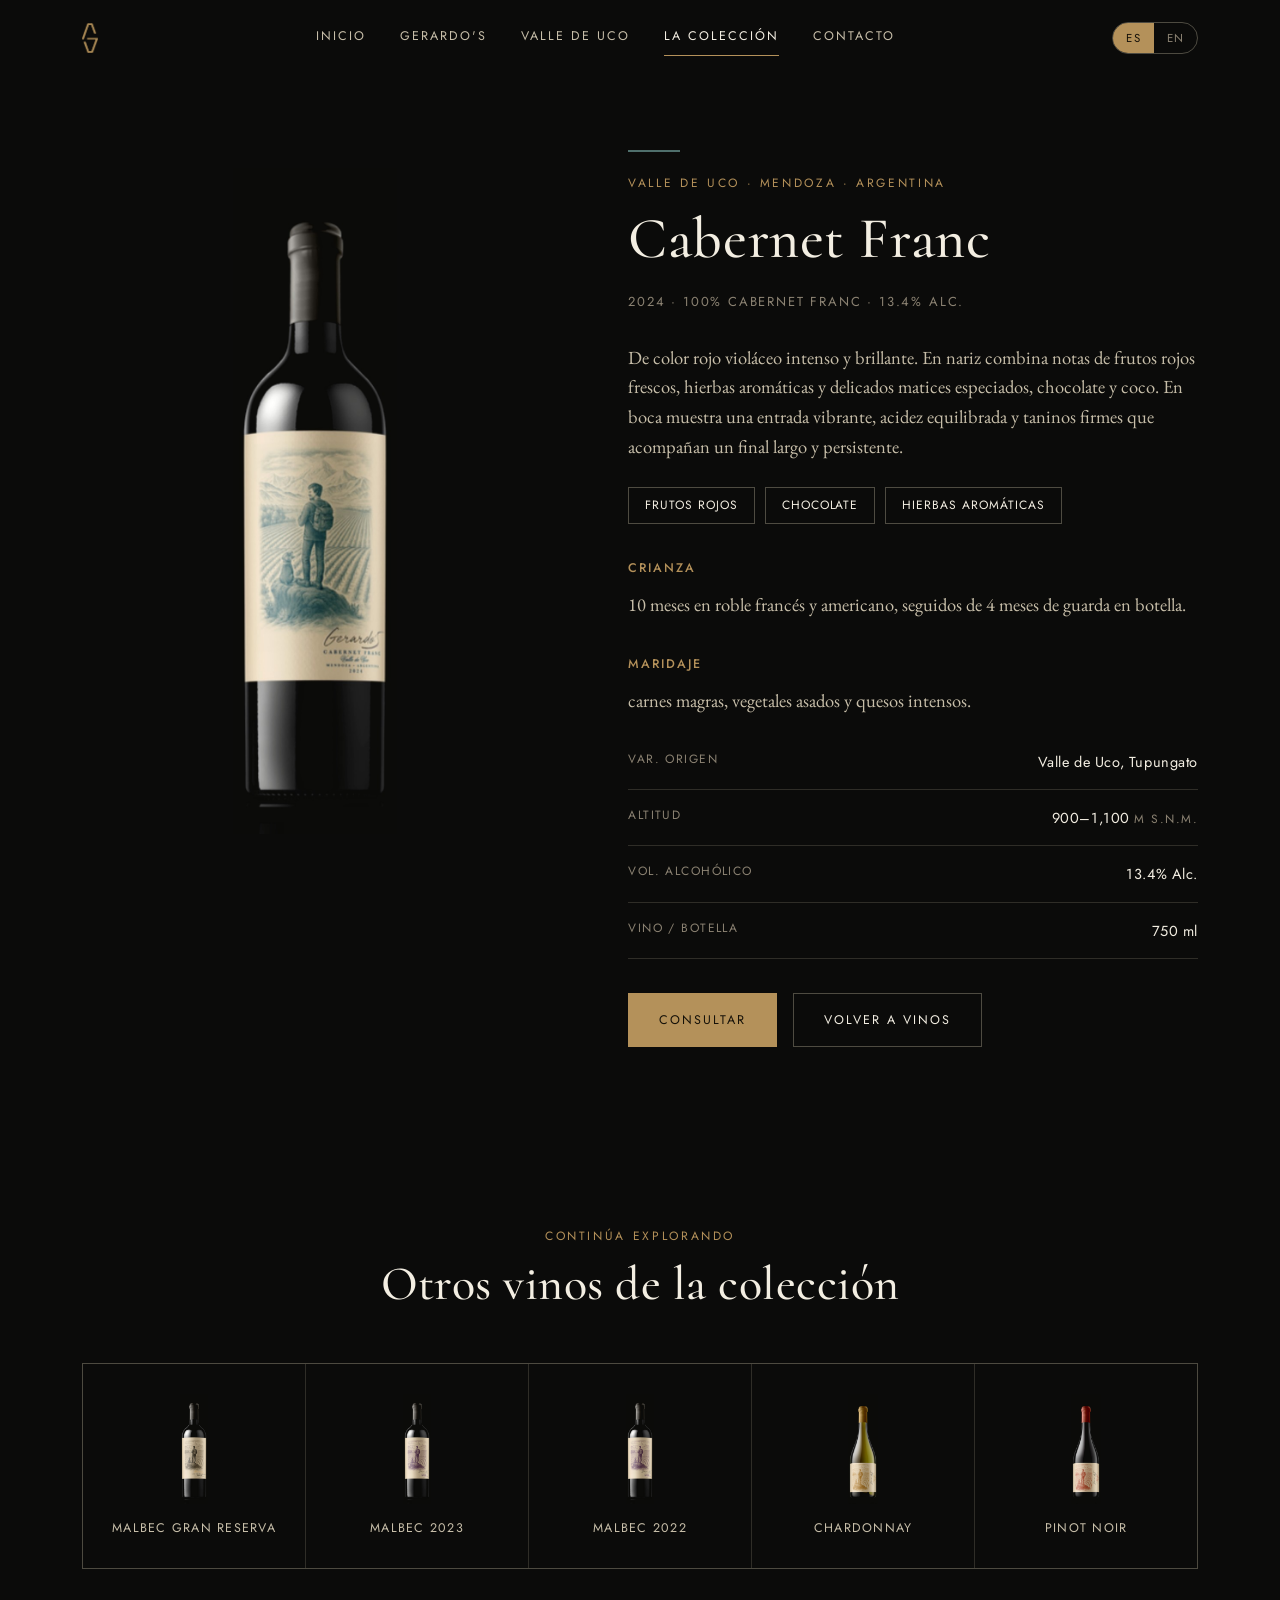
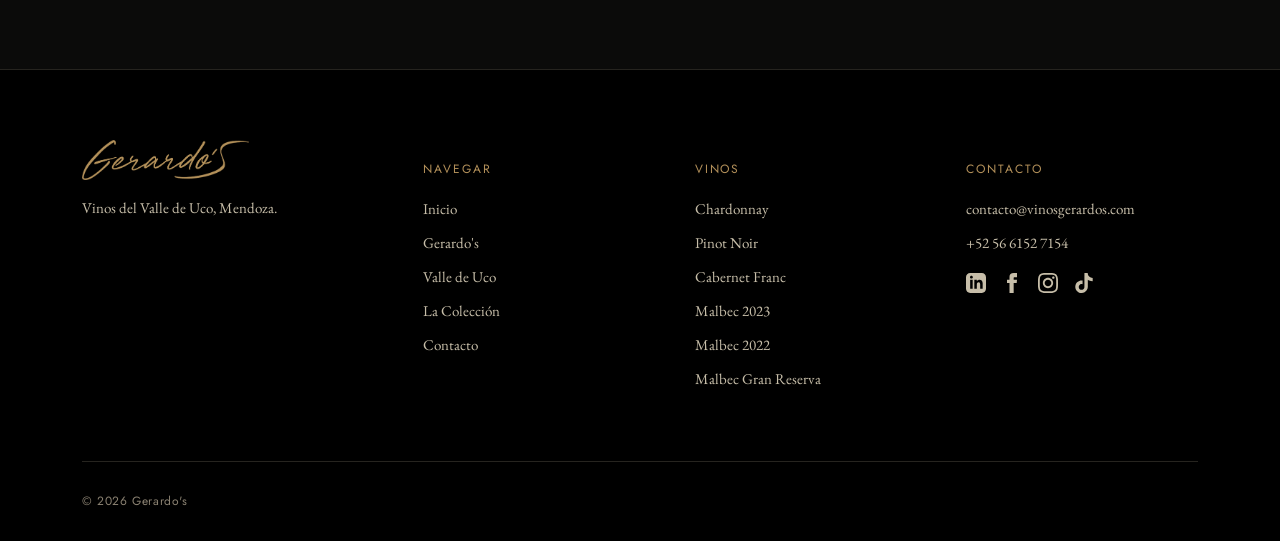
==== cabernet-franc.html @ f606fdc7 "redes sociales" ====
﻿<!DOCTYPE html>
<html lang="es" data-lang="es">
<head>
<meta charset="UTF-8">
<meta name="viewport" content="width=device-width, initial-scale=1.0">
<title data-title-es="Cabernet Franc — Gerardo's" data-title-en="Cabernet Franc — Gerardo's">Cabernet Franc — Gerardo's</title>
<meta name="description" content="Cabernet Franc 2024, Gerardo's — Valle de Uco, Mendoza, Argentina.">
<link rel="stylesheet" href="assets/css/style.css">
</head>
<body>

<header class="site-header">
  <div class="container">
    <a href="index.html" class="brand">
      <img src="assets/img/logo_mark_gold.png" alt="Gerardo's" class="brand-mark">
    </a>
    <nav class="primary">
      <a href="index.html" data-es>Inicio</a><a href="index.html" data-en>Home</a>
      <a href="historia.html" data-es>Gerardo's</a><a href="historia.html" data-en>Gerardo's</a>
      <a href="index.html#valle-de-uco" data-es>Valle de Uco</a><a href="index.html#valle-de-uco" data-en>Uco Valley</a>
      <a href="vinos.html" class="active" data-es>La Colecci&oacute;n</a><a href="vinos.html" class="active" data-en>The Collection</a>
      <a href="contacto.html" data-es>Contacto</a><a href="contacto.html" data-en>Contact</a>
    </nav>
    <div class="nav-right">
      <div class="lang-toggle">
        <button data-set="es">ES</button>
        <button data-set="en">EN</button>
      </div>
      <button class="menu-toggle" aria-label="Menu">&#9776;</button>
    </div>
  </div>
</header>

<section class="section-pad-sm" style="padding-top:150px;">
  <div class="container">
    <div class="wine-detail">
      <figure class="bottle-figure reveal">
        <img src="assets/img/bottle_cabfranc.jpg" alt="Cabernet Franc 2024">
      </figure>
      <div class="reveal">
        <div class="wd-accent" style="background:var(--cabfranc);"></div>
        <div class="eyebrow">Valle de Uco &middot; Mendoza &middot; Argentina</div>
        <h1>Cabernet Franc</h1>
        <div class="subtitle">2024 &middot; 100% Cabernet Franc &middot; 13.4% Alc.</div>

        <p class="desc" data-es>De color rojo violáceo intenso y brillante. En nariz combina notas de frutos rojos frescos, hierbas aromáticas y delicados matices especiados, chocolate y coco. En boca muestra una entrada vibrante, acidez equilibrada y taninos firmes que acompañan un final largo y persistente.</p>
        <p class="desc" data-en>Deep, brilliant violet-red in color. The nose combines fresh red fruit with aromatic herbs, subtle spice, chocolate, and coconut. On the palate, it is vibrant and balanced, with fresh acidity, firm tannins, and a long, persistent finish.</p>

        <div class="tasting-chips">
          <span data-es>Frutos Rojos</span><span data-en>Red Fruits</span>
          <span data-es>Chocolate</span><span data-en>Chocolate</span>
          <span data-es>Hierbas Aromáticas</span><span data-en>Aromatic Herbs</span>
        </div>

        <h4 class="block-label" data-es>Crianza</h4>
        <h4 class="block-label" data-en>Aging</h4>
        <p class="desc" data-es>10 meses en roble franc&eacute;s y americano, seguidos de 4 meses de guarda en botella.</p>
        <p class="desc" data-en>10 months in French and American oak, followed by 4 months in bottle.</p>

        <h4 class="block-label" data-es>Maridaje</h4>
        <h4 class="block-label" data-en>Pairing</h4>
        <p class="desc" data-es>carnes magras, vegetales asados y quesos intensos.</p>
        <p class="desc" data-en>lean meats, roasted vegetables, and bold cheeses.</p>

        <div class="spec-row"><span data-es>Var. Origen</span><span data-en>Origin</span><span>Valle de Uco, Tupungato</span></div>
        <div class="spec-row"><span data-es>Altitud</span><span data-en>Altitude</span><span>900&ndash;1,100 <span data-es>m s.n.m.</span><span data-en>m a.s.l.</span></span></div>
        <div class="spec-row"><span data-es>Vol. Alcoh&oacute;lico</span><span data-en>Alcohol</span><span>13.4% Alc.</span></div>
        <div class="spec-row"><span data-es>Vino / Botella</span><span data-en>Format</span><span>750 ml</span></div>

        <div class="wd-actions">
          <a href="pedido.html" class="btn btn-gold"><span data-es>Consultar</span><span data-en>Inquire</span></a>
          <a href="vinos.html" class="btn"><span data-es>Volver a Vinos</span><span data-en>Back to Wines</span></a>
        </div>
      </div>
    </div>
  </div>
</section>

<section class="other-wines">
  <div class="container">
    <div class="section-head reveal" style="margin-bottom:40px;">
      <div class="eyebrow" data-es>Contin&uacute;a explorando</div>
      <div class="eyebrow" data-en>Keep exploring</div>
      <h2 data-es>Otros vinos de la colecci&oacute;n</h2>
      <h2 data-en>Discover other wines in the collection</h2>
    </div>
    <div class="strip reveal">
      <a href="malbec-gran-reserva.html"><img src="assets/img/bottle_granreserva.jpg" alt="Malbec Gran Reserva">Malbec Gran Reserva</a>
      <a href="malbec.html"><img src="assets/img/bottle_malbec.jpg" alt="Malbec 2023">Malbec 2023</a>
      <a href="malbec-2022.html"><img src="assets/img/bottle_malbec.jpg" alt="Malbec 2022">Malbec 2022</a>
      <a href="chardonnay.html"><img src="assets/img/bottle_chardonnay.jpg" alt="Chardonnay">Chardonnay</a>
      <a href="pinot-noir.html"><img src="assets/img/bottle_pinot.jpg" alt="Pinot Noir">Pinot Noir</a>
    </div>
  </div>
</section>

<footer>
  <div class="container">
    <div class="footer-grid">
      <div>
        <div class="footer-brand"><img src="assets/img/logo_wordmark_gold.png" alt="Gerardo's"></div>
        <p data-es>Vinos del Valle de Uco, Mendoza.</p>
        <p data-en>Wines from the Uco Valley, Mendoza.</p>
      </div>
      <div>
        <h5 data-es>Navegar</h5><h5 data-en>Navigate</h5>
        <a href="index.html" data-es>Inicio</a><a href="index.html" data-en>Home</a>
        <a href="historia.html" data-es>Gerardo's</a><a href="historia.html" data-en>Gerardo's</a>
        <a href="index.html#valle-de-uco" data-es>Valle de Uco</a><a href="index.html#valle-de-uco" data-en>Uco Valley</a>
        <a href="vinos.html" data-es>La Colecci&oacute;n</a><a href="vinos.html" data-en>The Collection</a>
        <a href="contacto.html" data-es>Contacto</a><a href="contacto.html" data-en>Contact</a>
      </div>
      <div>
        <h5 data-es>Vinos</h5><h5 data-en>Wines</h5>
        <a href="chardonnay.html">Chardonnay</a>
        <a href="pinot-noir.html">Pinot Noir</a>
        <a href="cabernet-franc.html">Cabernet Franc</a>
        <a href="malbec.html">Malbec 2023</a>
        <a href="malbec-2022.html">Malbec 2022</a>
        <a href="malbec-gran-reserva.html">Malbec Gran Reserva</a>
      </div>
      <div>
        <h5 data-es>Contacto</h5><h5 data-en>Contact</h5>
        <a href="mailto:contacto@vinosgerardos.com">contacto@vinosgerardos.com</a>
        <a href="tel:+525661527154">+52 56 6152 7154</a>
        <div class="social-icons">
          <a href="https://www.linkedin.com/in/vinos-gerardos/" target="_blank" aria-label="LinkedIn"><svg xmlns="http://www.w3.org/2000/svg" width="20" height="20" viewBox="0 0 24 24" fill="currentColor"><path d="M19 0h-14c-2.761 0-5 2.239-5 5v14c0 2.761 2.239 5 5 5h14c2.762 0 5-2.239 5-5v-14c0-2.761-2.238-5-5-5zm-11 19h-3v-11h3v11zm-1.5-12.268c-.966 0-1.75-.79-1.75-1.764s.784-1.764 1.75-1.764 1.75.79 1.75 1.764-.783 1.764-1.75 1.764zm13.5 12.268h-3v-5.604c0-3.368-4-3.113-4 0v5.604h-3v-11h3v1.765c1.396-2.586 7-2.777 7 2.476v6.759z"/></svg></a>
          <a href="https://www.facebook.com/profile.php?id=61593215633769" target="_blank" aria-label="Facebook"><svg xmlns="http://www.w3.org/2000/svg" width="20" height="20" viewBox="0 0 24 24" fill="currentColor"><path d="M9 8h-3v4h3v12h5v-12h3.642l.358-4h-4v-1.667c0-.955.192-1.333 1.115-1.333h2.885v-5h-3.808c-3.596 0-5.192 1.583-5.192 4.615v3.385z"/></svg></a>
          <a href="https://www.instagram.com/vinosgerardos/" target="_blank" aria-label="Instagram"><svg xmlns="http://www.w3.org/2000/svg" width="20" height="20" viewBox="0 0 24 24" fill="currentColor"><path d="M12 2.163c3.204 0 3.584.012 4.85.07 3.252.148 4.771 1.691 4.919 4.919.058 1.265.069 1.645.069 4.849 0 3.205-.012 3.584-.069 4.849-.149 3.225-1.664 4.771-4.919 4.919-1.266.058-1.644.07-4.85.07-3.204 0-3.584-.012-4.849-.07-3.26-.149-4.771-1.699-4.919-4.92-.058-1.265-.07-1.644-.07-4.849 0-3.204.013-3.583.07-4.849.149-3.227 1.664-4.771 4.919-4.919 1.266-.057 1.645-.069 4.849-.07zm0-2.163c-3.259 0-3.667.014-4.947.072-4.358.2-6.78 2.618-6.98 6.98-.059 1.281-.073 1.689-.073 4.948 0 3.259.014 3.668.072 4.948.2 4.358 2.618 6.78 6.98 6.98 1.281.058 1.689.072 4.948.072 3.259 0 3.668-.014 4.948-.072 4.354-.2 6.782-2.618 6.979-6.98.059-1.28.073-1.689.073-4.948 0-3.259-.014-3.667-.072-4.947-.196-4.354-2.617-6.78-6.979-6.98-1.281-.059-1.69-.073-4.949-.073zm0 5.838c-3.403 0-6.162 2.759-6.162 6.162s2.759 6.163 6.162 6.163 6.162-2.759 6.162-6.163c0-3.403-2.759-6.162-6.162-6.162zm0 10.162c-2.209 0-4-1.79-4-4 0-2.209 1.791-4 4-4s4 1.791 4 4c0 2.21-1.791 4-4 4zm6.406-11.845c-.796 0-1.441.645-1.441 1.44s.645 1.44 1.441 1.44c.795 0 1.439-.645 1.439-1.44s-.644-1.44-1.439-1.44z"/></svg></a>
          <a href="https://www.tiktok.com/@vinosgerardos?lang=es" target="_blank" aria-label="TikTok"><svg xmlns="http://www.w3.org/2000/svg" width="20" height="20" viewBox="0 0 24 24" fill="currentColor"><path d="M12.525.02c1.31-.02 2.61-.01 3.91-.02.08 1.53.63 3.09 1.75 4.17 1.12 1.11 2.7 1.62 4.24 1.79v4.03c-1.44-.05-2.89-.35-4.2-.97-.57-.26-1.1-.59-1.62-.93-.01 2.92.01 5.84-.02 8.75-.08 1.4-.54 2.79-1.35 3.94-1.31 1.92-3.58 3.17-5.91 3.21-1.43.08-2.86-.31-4.08-1.03-2.02-1.19-3.44-3.37-3.65-5.71-.02-.5-.03-1-.01-1.49.18-1.9 1.12-3.72 2.58-4.96 1.66-1.44 3.98-2.13 6.15-1.72.02 1.48-.04 2.96-.04 4.44-.99-.32-2.15-.23-3.02.37-.63.41-1.11 1.04-1.36 1.75-.21.51-.15 1.07-.14 1.61.24 1.64 1.82 3.02 3.5 2.87 1.12-.01 2.19-.66 2.77-1.61.19-.33.4-.67.41-1.06.1-1.79.06-3.57.07-5.36.01-4.03-.01-8.05.02-12.07z"/></svg></a>
        </div>
      </div>
    </div>
    <div class="footer-bottom">
      <span data-es>&copy; 2026 Gerardo's</span>
      <span data-en>&copy; 2026 Gerardo's</span>
    </div>
  </div>
</footer>

<script src="assets/js/main.js"></script>
</body>
</html>
---- assets/css/style.css ----
﻿/* ============================================================
   GERARDO'S â€” stylesheet
   Tokens
   Background   #0B0B0A  (warm near-black)
   Panel        #141310  (raised panel / cards)
   Line         rgba(232,220,192,.16)
   Cream label  #E9DEC2
   Text hi      #F3EEE2
   Text mid     #C7BEA9
   Text low     #8B8272
   Gold accent  #B4915A
   Varietal accents:
     malbec      #8A6C93
     cabfranc    #4F6F6C
     granreserva #8C8672
     pinot       #9B4638
     chardonnay  #C7A233
   ============================================================ */

@import url('https://fonts.googleapis.com/css2?family=Cormorant:ital,wght@0,300;0,400;0,500;0,600;1,400&family=Cormorant+SC:wght@500;600&family=EB+Garamond:ital,wght@0,400;0,500;1,400&family=Jost:wght@300;400;500&display=swap');

:root{
  --bg:#0B0B0A;
  --panel:#141310;
  --panel-2:#1B1914;
  --line: rgba(232,220,192,.16);
  --line-strong: rgba(232,220,192,.30);
  --cream:#E9DEC2;
  --hi:#F3EEE2;
  --mid:#C7BEA9;
  --low:#8B8272;
  --gold:#B4915A;
  --gold-soft: rgba(180,145,90,.35);

  --malbec:#8A6C93;
  --cabfranc:#4F6F6C;
  --granreserva:#B4915A;
  --pinot:#9B4638;
  --chardonnay:#C7A233;

  --display: 'Cormorant', serif;
  --display-sc: 'Cormorant SC', serif;
  --body: 'EB Garamond', serif;
  --utility: 'Jost', sans-serif;

  --maxw: 1180px;
}

*{box-sizing:border-box;}
html{scroll-behavior:smooth;overflow-x:hidden;width:100%;}
body{
  margin:0;
  background:var(--bg);
  color:var(--hi);
  font-family:var(--body);
  font-size:18px;
  line-height:1.6;
  -webkit-font-smoothing:antialiased;
  overflow-x:hidden;
  width:100%;
  position:relative;
}
img{max-width:100%;display:block;}
a{color:inherit;text-decoration:none;}
h1,h2,h3,h4{
  font-family:var(--display);
  font-weight:500;
  margin:0 0 .4em;
  letter-spacing:.01em;
}
p{margin:0 0 1em;}
.container{max-width:var(--maxw);margin:0 auto;padding:0 32px;}

/* ---------- language toggling ---------- */
[data-en]{display:none !important;}
html[data-lang="en"] [data-es]{display:none !important;}
html[data-lang="en"] p[data-en],
html[data-lang="en"] div[data-en],
html[data-lang="en"] h1[data-en],
html[data-lang="en"] h2[data-en],
html[data-lang="en"] h3[data-en],
html[data-lang="en"] h4[data-en],
html[data-lang="en"] h5[data-en],
html[data-lang="en"] blockquote[data-en],
html[data-lang="en"] figcaption[data-en],
html[data-lang="en"] li[data-en]{display:block !important;}
html[data-lang="en"] span[data-en],
html[data-lang="en"] a[data-en],
html[data-lang="en"] cite[data-en],
html[data-lang="en"] label[data-en],
html[data-lang="en"] strong[data-en]{display:inline !important;}
html[data-lang="en"] td[data-en],
html[data-lang="en"] th[data-en]{display:table-cell !important;}
html[data-lang="en"] .footer-grid a[data-en]{display:block !important;}

/* ---------- utility ---------- */
.eyebrow{
  font-family:var(--utility);
  text-transform:uppercase;
  letter-spacing:.22em;
  font-size:12px;
  color:var(--gold);
  font-weight:400;
}
.hairline{height:1px;background:var(--line);border:0;margin:28px 0;}
.gold-line{height:1px;background:linear-gradient(90deg,transparent,var(--gold-soft),transparent);border:0;}
.center{text-align:center;}
.btn{
  display:inline-flex;align-items:center;gap:10px;
  font-family:var(--utility);
  text-transform:uppercase;
  letter-spacing:.16em;
  font-size:12.5px;
  padding:16px 30px;
  border:1px solid var(--line-strong);
  color:var(--hi);
  transition:all .35s ease;
  white-space:nowrap;
}
.btn:hover{border-color:var(--gold);color:var(--gold);}
.btn-gold{
  background:var(--gold);
  border-color:var(--gold);
  color:#151109;
}
.btn-gold:hover{background:transparent;color:var(--gold);}
.mark{width:16px;height:auto;opacity:.8;}

/* ---------- nav ---------- */
.site-header{
  position:fixed;top:0;left:0;right:0;z-index:100;
  padding:22px 0;
  transition:background .4s ease, padding .4s ease, border-color .4s ease;
  border-bottom:1px solid transparent;
}
.site-header.solid{
  background:rgba(11,11,10,.92);
  backdrop-filter: blur(10px);
  padding:14px 0;
  border-bottom:1px solid var(--line);
}
.site-header .container{display:flex;align-items:center;justify-content:space-between;gap:24px;}
.brand{display:flex;align-items:center;gap:12px;}
.brand img{height:30px;width:auto;}
.brand .wordmark{height:30px;}
.nav-mark{height:26px;width:auto;opacity:.95;margin-left:10px;}
.brand-mark{height:28px;width:auto;opacity:.95;}
nav.primary{display:flex;align-items:center;gap:34px;}
nav.primary a{
  font-family:var(--utility);
  font-size:12.5px;
  text-transform:uppercase;
  letter-spacing:.16em;
  color:var(--mid);
  position:relative;
  padding-bottom:4px;
}
nav.primary a:hover, nav.primary a.active{color:var(--hi);}
nav.primary a.active::after{
  content:"";position:absolute;left:0;right:0;bottom:-6px;height:1px;background:var(--gold);
}
.nav-right{display:flex;align-items:center;gap:22px;}
.lang-toggle{
  display:flex;align-items:center;font-family:var(--utility);
  font-size:11.5px;letter-spacing:.1em;color:var(--low);border:1px solid var(--line-strong);
  border-radius:20px;overflow:hidden;
}
.lang-toggle button{
  background:none;border:0;color:var(--low);padding:7px 13px;cursor:pointer;font-family:var(--utility);
  font-size:11.5px;letter-spacing:.1em;transition:all .3s;
}
.lang-toggle button.active{background:var(--gold);color:#151109;}
.menu-toggle{display:none;background:none;border:0;color:var(--hi);font-size:22px;cursor:pointer;}

@media (max-width:920px){
  nav.primary{
    position:fixed;top:0;right:0;height:100vh;width:78vw;max-width:340px;
    background:#0e0d0b;border-left:1px solid var(--line);
    flex-direction:column;align-items:flex-start;justify-content:center;gap:28px;
    padding:40px;transform:translateX(100%);transition:transform .45s ease;
  }
  nav.primary.open{transform:translateX(0);}
  .menu-toggle{display:block;}
}

/* ---------- hero ---------- */
.hero{
  position:relative;min-height:100vh;display:flex;align-items:flex-end;
  overflow:hidden;background:#000;
}
.story-flow{display:flex;gap:40px;align-items:flex-start;}
.story-flow .story-mark{height:56px;width:auto;flex-shrink:0;margin-top:6px;opacity:.9;}
@media (max-width:640px){.story-flow{flex-direction:column;gap:20px;}.story-flow .story-mark{height:40px;}}
.hero img.hero-bg{
  position:absolute;inset:0;width:100%;height:100%;object-fit:cover;object-position:60% center;
  opacity:.88;
}
@media (max-width:760px){
  .hero img.hero-bg{object-position:45% center;}
  .hero .container{padding-left:26px;padding-right:26px;}
}
.hero::after{
  content:"";position:absolute;inset:0;
  background:linear-gradient(180deg, rgba(6,6,5,.55) 0%, rgba(6,6,5,.15) 35%, rgba(6,6,5,.55) 70%, rgba(6,6,5,.96) 100%);
}
.hero-content{position:relative;z-index:2;padding-bottom:100px;width:100%;}
.hero-content .eyebrow{margin-bottom:18px;}
.hero-content h1{
  font-size:clamp(46px,7vw,92px);
  font-weight:400;
  color:var(--hi);
  max-width:820px;
  line-height:1.04;
}
.hero-content h1 .h1-lead{
  font-size:0.5em;
  display:inline-block;
  line-height:1.2;
}
.hero-content .lede{
  font-family:var(--body);font-style:italic;color:var(--mid);font-size:20px;max-width:480px;margin-top:18px;
}
.hero-actions{display:flex;gap:16px;margin-top:38px;flex-wrap:wrap;}
.scroll-cue{
  position:absolute;bottom:34px;left:50%;transform:translateX(-50%);z-index:2;
  writing-mode:vertical-rl;font-family:var(--utility);font-size:11px;letter-spacing:.3em;color:var(--mid);
  display:flex;align-items:center;gap:10px;text-transform:uppercase;
}
.scroll-cue::after{content:"";width:1px;height:40px;background:var(--gold);display:block;}
@media (max-width:760px){.scroll-cue{display:none;}}

/* ---------- sections ---------- */
section{position:relative;}
.section-pad{padding:120px 0;}
.section-pad-sm{padding:80px 0;}
.dark-panel{background:var(--panel);}
.section-head{max-width:640px;margin:0 auto 60px;text-align:center;}
.section-head h2{font-size:clamp(32px,4vw,48px);}
.section-head p{color:var(--mid);font-size:19px;}

/* intro / three generations strip */
.intro-strip{
  display:grid;grid-template-columns:1fr 1fr;gap:80px;align-items:center;
}
.intro-strip h2{font-size:clamp(30px,4vw,44px);margin-bottom:24px;}
.intro-strip p{color:var(--mid);font-size:19px;}
.intro-strip .num{font-family:var(--display-sc);color:var(--gold);font-size:14px;letter-spacing:.25em;}
@media (max-width:860px){.intro-strip{grid-template-columns:1fr;gap:40px;}}

/* terroir icon grid */
.terroir-grid{
  display:grid;grid-template-columns:repeat(4,1fr);gap:1px;background:var(--line);border:1px solid var(--line);
}
.terroir-item{
  background:var(--bg);padding:44px 26px;text-align:center;
}
.terroir-item .ic{font-family:var(--display);font-size:34px;color:var(--gold);margin-bottom:14px;}
.terroir-item h4{
  font-family:var(--utility);text-transform:uppercase;letter-spacing:.14em;font-size:12.5px;color:var(--mid);font-weight:400;margin-bottom:8px;
}
.terroir-item p{color:var(--hi);font-size:17px;margin:0;font-family:var(--body);}
@media (max-width:860px){.terroir-grid{grid-template-columns:repeat(2,1fr);}}

/* quote / philosophy block */
.quote-block{
  display:grid;grid-template-columns:.85fr 1.15fr;align-items:center;background:#000;
}
.quote-block img{height:100%;width:100%;object-fit:cover;object-position:top center;min-height:520px;}
.quote-block .qtext{padding:80px;}
.quote-block .qmark{font-family:var(--display);font-size:60px;color:var(--gold);line-height:1;margin-bottom:10px;}
.quote-block blockquote{
  font-family:var(--display);font-style:italic;font-weight:400;
  font-size:clamp(28px,3.4vw,42px);color:var(--hi);margin:0 0 20px;line-height:1.25;
}
.quote-block cite{font-family:var(--utility);font-style:normal;letter-spacing:.16em;text-transform:uppercase;font-size:12px;color:var(--gold);}
@media (max-width:860px){.quote-block{grid-template-columns:1fr;}.quote-block .qtext{padding:56px 30px;}.quote-block img{min-height:360px;}}

/* wine grid */
.wine-grid{display:grid;grid-template-columns:repeat(3,1fr);gap:1px;background:var(--line);border:1px solid var(--line);}
.wine-card{background:var(--bg);padding:48px 34px 40px;display:flex;flex-direction:column;align-items:center;text-align:center;transition:background .35s;}
.wine-card:hover{background:var(--panel);}
.wine-card img{height:340px;width:auto;object-fit:contain;margin-bottom:26px;transition:transform .5s ease;}
.wine-card:hover img{transform:translateY(-6px);}
.wine-card .accent{width:34px;height:2px;margin:0 auto 16px;}
.wine-card h3{font-size:26px;margin-bottom:4px;}
.wine-card .vintage{font-family:var(--utility);letter-spacing:.14em;color:var(--low);font-size:12px;text-transform:uppercase;margin-bottom:16px;}
.wine-card p.notes{color:var(--mid);font-size:15.5px;margin-bottom:22px;font-family:var(--utility);letter-spacing:.03em;}
.wine-card a.link{font-family:var(--utility);font-size:12px;letter-spacing:.16em;text-transform:uppercase;color:var(--gold);border-bottom:1px solid var(--gold-soft);padding-bottom:3px;}
@media (max-width:920px){.wine-grid{grid-template-columns:repeat(2,1fr);}}
@media (max-width:600px){.wine-grid{grid-template-columns:1fr;}}

/* footer */
footer{background:#000;border-top:1px solid var(--line);padding:70px 0 30px;}
.footer-grid{display:grid;grid-template-columns:1.3fr 1fr 1fr 1fr;gap:40px;margin-bottom:60px;}
.footer-grid h5{font-family:var(--utility);text-transform:uppercase;letter-spacing:.16em;font-size:12px;color:var(--gold);margin-bottom:18px;font-weight:400;}
.footer-grid a, .footer-grid p{color:var(--mid);font-size:15px;display:block;margin-bottom:10px;}
.footer-grid a:hover{color:var(--hi);}
.footer-bottom{
  display:flex;justify-content:space-between;align-items:center;padding-top:30px;border-top:1px solid var(--line);
  font-family:var(--utility);font-size:12px;letter-spacing:.05em;color:var(--low);flex-wrap:wrap;gap:14px;
}
.footer-brand{display:flex;align-items:center;gap:10px;margin-bottom:16px;}
.footer-brand img{height:40px;}
.social-icons {
  display: flex;
  gap: 16px;
  margin-top: 18px;
}
.social-icons a {
  display: inline-flex !important;
  color: var(--mid) !important;
  transition: color 0.3s;
}
.social-icons a:hover {
  color: var(--gold) !important;
}

@media (max-width:860px){.footer-grid{grid-template-columns:1fr 1fr;}}

/* page hero (interior pages) */
.page-hero{
  padding:170px 0 70px;position:relative;
}
.page-hero .eyebrow{margin-bottom:14px;}
.page-hero h1{font-size:clamp(38px,6vw,64px);max-width:760px;}
.page-hero p.lede{color:var(--mid);font-size:19px;max-width:600px;margin-top:16px;}

/* historia page */
.story-layout{display:grid;grid-template-columns:.9fr 1.1fr;gap:70px;align-items:start;}
.story-layout figure{position:sticky;top:110px;}
.story-layout figure img{width:100%;}
.story-layout figcaption{font-family:var(--utility);font-size:12px;letter-spacing:.14em;text-transform:uppercase;color:var(--low);margin-top:14px;text-align:center;}
.story-text p{color:var(--mid);font-size:19px;}
.story-text p.lead{color:var(--hi);font-family:var(--display);font-style:italic;font-size:26px;line-height:1.4;}
@media (max-width:900px){.story-layout{grid-template-columns:1fr;}.story-layout figure{position:static;}}

.gen-timeline{display:grid;grid-template-columns:repeat(3,1fr);gap:1px;background:var(--line);border:1px solid var(--line);margin-top:20px;}
.gen-timeline div{background:var(--bg);padding:38px 28px;}
.gen-timeline .roman{font-family:var(--display-sc);color:var(--gold);font-size:16px;letter-spacing:.2em;margin-bottom:10px;}
.gen-timeline p{color:var(--mid);font-size:16.5px;margin:0;}
@media (max-width:760px){.gen-timeline{grid-template-columns:1fr;}}

/* wine detail page */
.wine-detail{display:grid;grid-template-columns:.9fr 1.1fr;gap:80px;align-items:start;}
.wine-detail .bottle-figure{position:sticky;top:120px;text-align:center;}
.wine-detail .bottle-figure img{max-height:74vh;margin:0 auto;}
.wd-accent{width:52px;height:2px;margin-bottom:22px;}
.wine-detail h1{font-size:clamp(38px,5vw,58px);margin-bottom:6px;}
.wine-detail .subtitle{font-family:var(--utility);letter-spacing:.14em;text-transform:uppercase;color:var(--low);font-size:13px;margin-bottom:30px;}
.spec-row{display:flex;justify-content:space-between;padding:16px 0;border-bottom:1px solid var(--line);font-family:var(--utility);font-size:14.5px;letter-spacing:.04em;}
.spec-row span:first-child{color:var(--low);text-transform:uppercase;letter-spacing:.12em;font-size:12px;}
.spec-row span:last-child{color:var(--hi);}
.tasting-chips{display:flex;gap:10px;flex-wrap:wrap;margin:26px 0 30px;}
.tasting-chips span{
  font-family:var(--utility);font-size:12px;letter-spacing:.08em;text-transform:uppercase;color:var(--hi);
  border:1px solid var(--line-strong);padding:8px 16px;
}
.wine-detail h4.block-label{
  font-family:var(--utility);text-transform:uppercase;letter-spacing:.16em;font-size:12.5px;color:var(--gold);margin:34px 0 12px;
}
.wine-detail p.desc{color:var(--mid);font-size:18.5px;}
.wd-actions{display:flex;gap:16px;margin-top:34px;flex-wrap:wrap;}
@media (max-width:900px){.wine-detail{grid-template-columns:1fr;}.wine-detail .bottle-figure{position:static;}}

.other-wines{padding:100px 0;}
.other-wines .strip{display:flex;gap:1px;background:var(--line);border:1px solid var(--line);overflow-x:auto;}
.other-wines .strip a{
  flex:1 0 160px;background:var(--bg);padding:30px 18px;text-align:center;color:var(--mid);
  font-family:var(--utility);font-size:12.5px;letter-spacing:.1em;text-transform:uppercase;transition:.3s;
}
.other-wines .strip a:hover{background:var(--panel);color:var(--hi);}
.other-wines .strip img{height:110px;margin:0 auto 14px;object-fit:contain;}

/* shop */
.shop-card{background:var(--bg);padding:40px 30px;text-align:center;}
.shop-card img{height:280px;margin:0 auto 22px;object-fit:contain;}
.shop-card h3{font-size:23px;margin-bottom:4px;}
.shop-card .price{font-family:var(--utility);color:var(--gold);letter-spacing:.06em;font-size:15px;margin-bottom:20px;}
@media (max-width:920px){.shop-grid{grid-template-columns:repeat(2,1fr);}}
@media (max-width:600px){.shop-grid{grid-template-columns:1fr;}}

.meli-note{
  background:var(--panel);border:1px solid var(--line);padding:26px 30px;font-size:15.5px;color:var(--mid);
  display:flex;gap:16px;align-items:flex-start;margin-top:50px;
}
.meli-note .mn-ic{color:var(--gold);font-family:var(--display);font-size:22px;}

/* vineyard gallery strip */
.gallery-strip{display:grid;grid-template-columns:1.15fr 1fr .85fr;gap:1px;background:var(--line);border:1px solid var(--line);}
.gallery-strip.single{grid-template-columns:1fr;}
.gallery-strip.single img{min-height:520px;}
.gallery-strip figure{margin:0;position:relative;overflow:hidden;background:#000;}
.gallery-strip img{width:100%;height:100%;object-fit:cover;min-height:360px;transition:transform .6s ease;}
.gallery-strip figure:hover img{transform:scale(1.04);}
.gallery-strip figcaption{
  position:absolute;left:0;right:0;bottom:0;padding:20px 22px;
  background:linear-gradient(0deg, rgba(0,0,0,.75), transparent);
  font-family:var(--utility);font-size:11.5px;letter-spacing:.12em;text-transform:uppercase;color:var(--hi);
}
@media (max-width:860px){.gallery-strip{grid-template-columns:1fr;}.gallery-strip img{min-height:300px;}}

/* full-bleed photo banner */
.photo-banner{position:relative;height:46vh;min-height:320px;overflow:hidden;background:#000;}
.photo-banner img{width:100%;height:100%;object-fit:cover;opacity:.85;}
.photo-banner .pb-caption{
  position:absolute;left:0;right:0;bottom:0;padding:34px 0;
  background:linear-gradient(0deg, rgba(6,6,5,.85), transparent);
}
.photo-banner .pb-caption .container{text-align:center;}
.photo-banner .pb-caption p{
  font-family:var(--display);font-style:italic;color:var(--hi);font-size:20px;margin:0;
}

/* contact page */
.contact-layout{display:grid;grid-template-columns:1fr 1fr;gap:70px;}
.contact-card{border:1px solid var(--line);padding:40px;}
.contact-card h4{font-family:var(--utility);text-transform:uppercase;letter-spacing:.14em;color:var(--gold);font-size:12.5px;margin-bottom:18px;}
.contact-card a, .contact-card p{color:var(--hi);font-size:19px;margin-bottom:10px;display:block;font-family:var(--display);}
.contact-card .addr{color:var(--mid);font-family:var(--body);font-size:16px;}
.field{margin-bottom:22px;}
.field label{
  display:block;font-family:var(--utility);text-transform:uppercase;letter-spacing:.12em;font-size:11.5px;color:var(--low);margin-bottom:8px;
}
.field input, .field textarea, .field select{
  width:100%;background:transparent;border:0;border-bottom:1px solid var(--line-strong);color:var(--hi);
  font-family:var(--body);font-size:17px;padding:10px 2px;
  -webkit-appearance:none;appearance:none;border-radius:0;
}
.field select{background-image:linear-gradient(45deg,transparent 50%,var(--mid) 50%),linear-gradient(135deg,var(--mid) 50%,transparent 50%);background-position:calc(100% - 6px) 18px,calc(100% - 1px) 18px;background-size:6px 6px;background-repeat:no-repeat;}
.field select option{background:var(--panel);color:var(--hi);}
.field input:focus, .field textarea:focus, .field select:focus{outline:0;border-color:var(--gold);}
@media (max-width:860px){.contact-layout{grid-template-columns:1fr;}}

/* order page */
.order-info-grid{display:grid;grid-template-columns:repeat(4,1fr);border:1px solid var(--line);}
.order-info-item{padding:34px 26px;border-right:1px solid var(--line);}
.order-info-item:last-child{border-right:0;}
.order-info-item .oi-ic{font-family:var(--display);font-size:32px;color:var(--gold);margin-bottom:10px;line-height:1;}
.order-info-item h4{font-family:var(--utility);text-transform:uppercase;letter-spacing:.14em;color:var(--gold);font-size:12px;margin-bottom:10px;}
.order-info-item p{color:var(--mid);font-size:15.5px;margin:0;}
@media (max-width:920px){.order-info-grid{grid-template-columns:1fr 1fr;}.order-info-item{border-bottom:1px solid var(--line);}}
@media (max-width:560px){.order-info-grid{grid-template-columns:1fr;}}

.order-h3{font-size:22px;margin-bottom:24px;}
.order-layout{display:grid;grid-template-columns:1.3fr 1fr;gap:70px;align-items:start;}
@media (max-width:980px){.order-layout{grid-template-columns:1fr;}}

.order-items{display:flex;flex-direction:column;gap:1px;background:var(--line);border:1px solid var(--line);margin-bottom:8px;}
.order-item{display:flex;align-items:center;gap:20px;background:var(--bg);padding:18px 20px;}
.order-item img{width:52px;height:78px;object-fit:contain;flex-shrink:0;}
.oi-info{flex:1;min-width:0;}
.oi-info h4{font-size:18px;margin-bottom:4px;}
.oi-price{color:var(--gold);font-family:var(--utility);font-size:13.5px;letter-spacing:.04em;}
.qty-stepper{display:flex;align-items:center;border:1px solid var(--line-strong);flex-shrink:0;}
.qty-btn{background:transparent;border:0;color:var(--hi);width:34px;height:34px;font-size:16px;cursor:pointer;font-family:var(--utility);transition:color .2s,background .2s;}
.qty-btn:hover{color:var(--gold);background:var(--panel);}
.qty-input{width:40px;text-align:center;background:transparent;border:0;border-left:1px solid var(--line-strong);border-right:1px solid var(--line-strong);color:var(--hi);font-family:var(--utility);font-size:15px;padding:8px 2px;-moz-appearance:textfield;}
.qty-input::-webkit-outer-spin-button,.qty-input::-webkit-inner-spin-button{-webkit-appearance:none;margin:0;}
@media (max-width:520px){.order-item{gap:12px;padding:14px;}.order-item img{width:38px;height:56px;}.oi-info h4{font-size:15.5px;}}

.order-summary{border:1px solid var(--line);padding:36px;position:sticky;top:110px;}
.summary-lines{margin-bottom:18px;min-height:24px;}
.summary-empty{color:var(--low);font-size:15px;font-style:italic;}
.summary-row{display:flex;justify-content:space-between;gap:10px;font-family:var(--utility);font-size:14px;color:var(--mid);padding:7px 0;}
.summary-row span:first-child{flex:1;}
.summary-total{color:var(--hi);font-size:16px;padding-top:14px;border-top:1px solid var(--line);margin-top:6px;}
.summary-total span{font-family:var(--display);font-size:22px;}
.min-warning{color:var(--gold);font-size:13px;font-family:var(--utility);margin:16px 0 0;display:none;}
.order-actions{margin-top:26px;}
.order-actions .btn[disabled]{opacity:.35;cursor:not-allowed;pointer-events:none;}
.order-fine{color:var(--low);font-size:13px;margin-top:18px;margin-bottom:0;line-height:1.5;}

/* fade-in on scroll */
.reveal{opacity:0;transform:translateY(24px);transition:opacity .9s ease, transform .9s ease;}
.reveal.in{opacity:1;transform:translateY(0);}

::selection{background:var(--gold);color:#151109;}
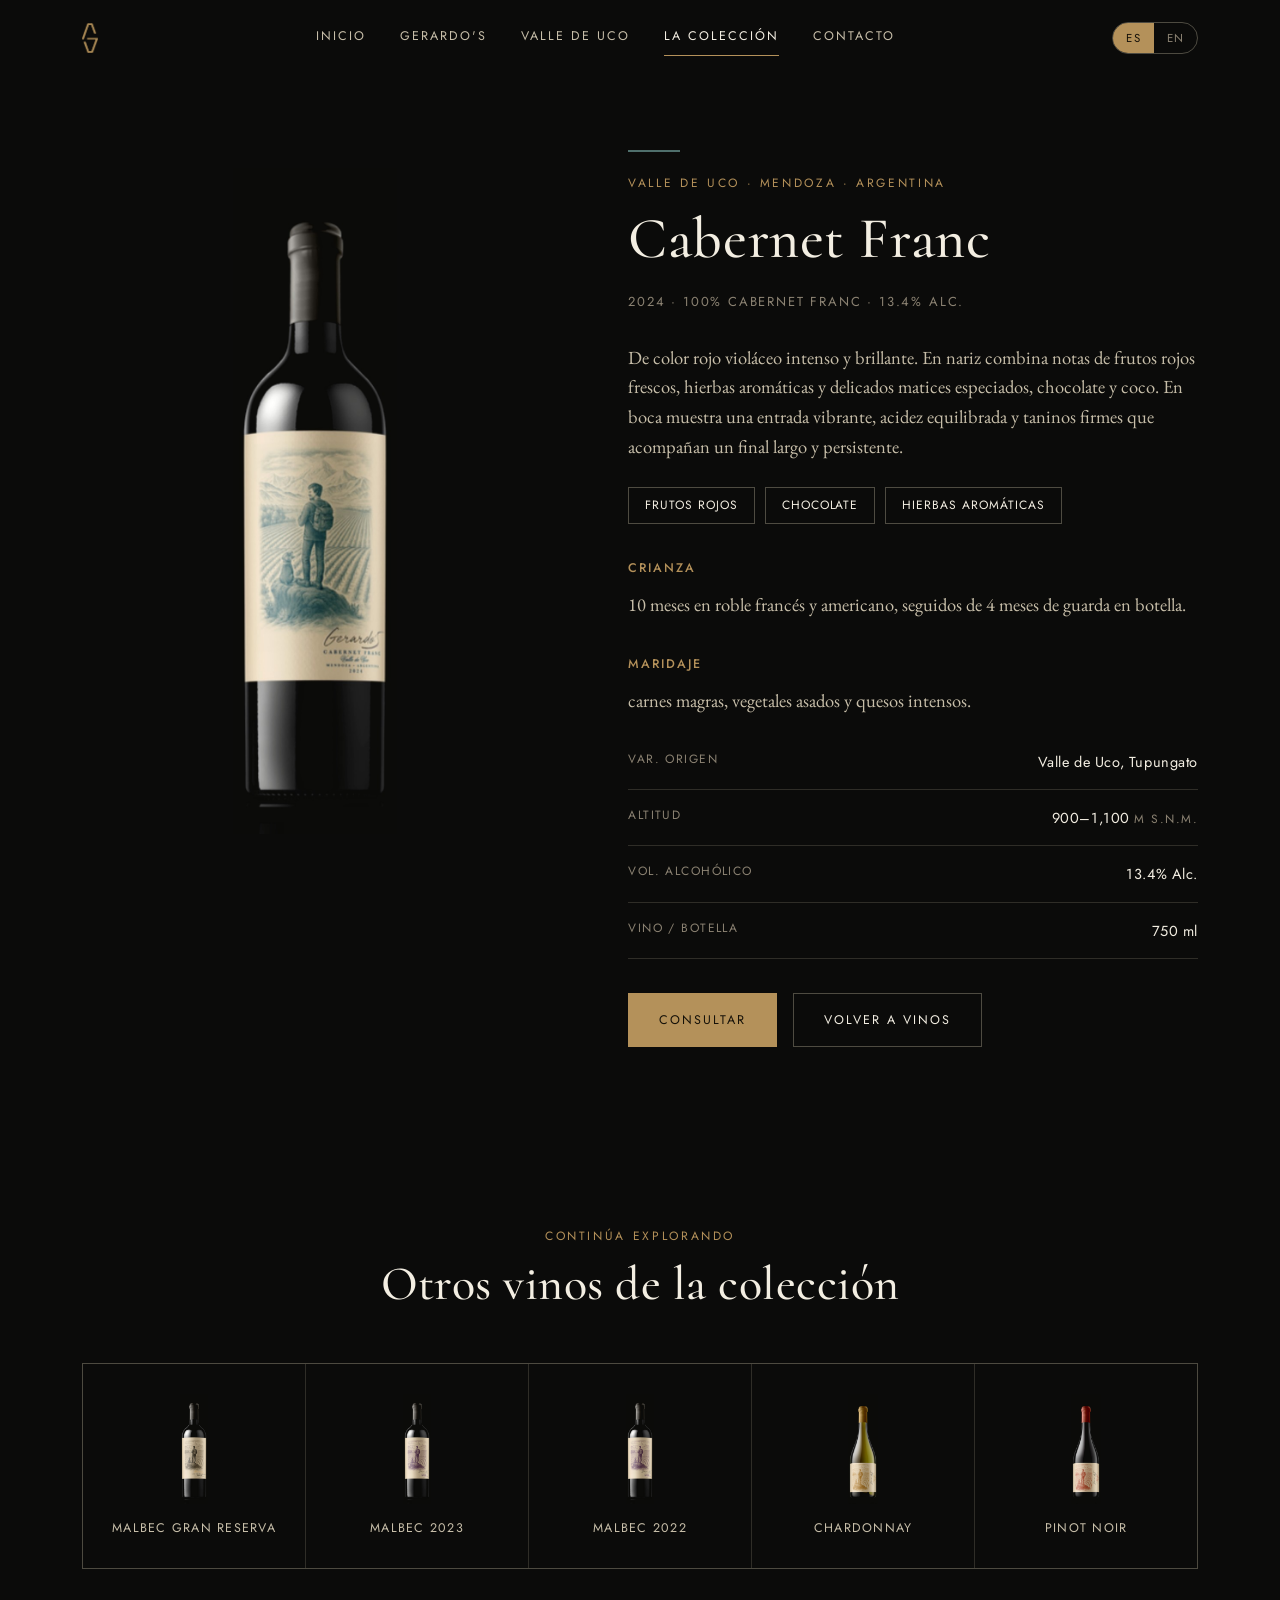
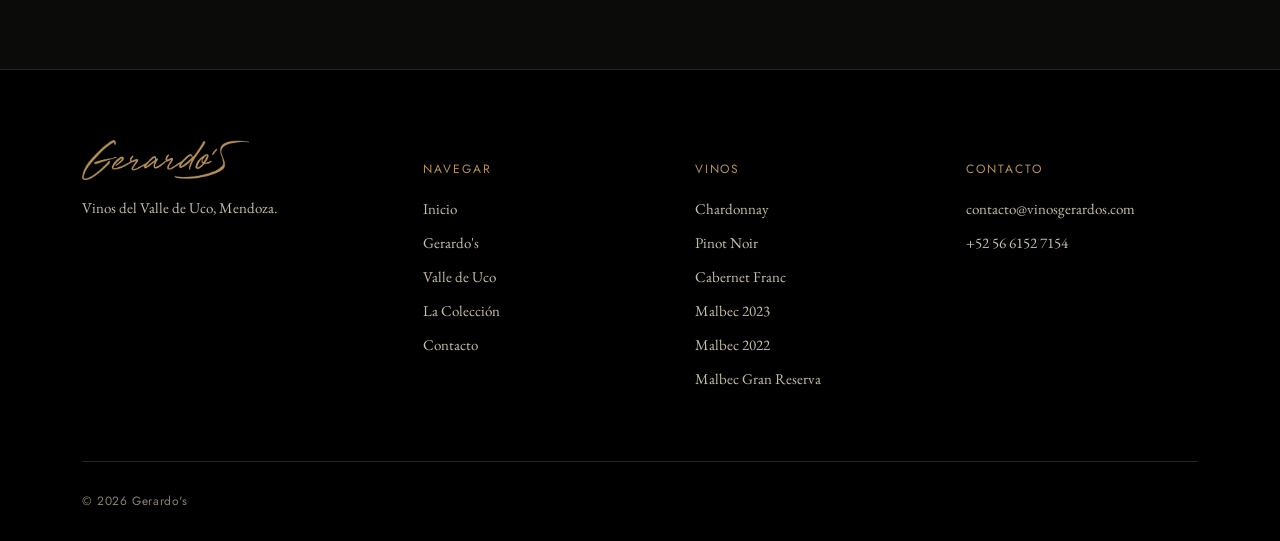
==== commit 0a699796: "add shop" ====
--- a/cabernet-franc.html
+++ b/cabernet-franc.html
@@ -1,4 +1,4 @@
-﻿<!DOCTYPE html>
+<!DOCTYPE html>
 <html lang="es" data-lang="es">
 <head>
 <meta charset="UTF-8">
@@ -123,12 +123,6 @@
         <h5 data-es>Contacto</h5><h5 data-en>Contact</h5>
         <a href="mailto:contacto@vinosgerardos.com">contacto@vinosgerardos.com</a>
         <a href="tel:+525661527154">+52 56 6152 7154</a>
-        <div class="social-icons">
-          <a href="https://www.linkedin.com/in/vinos-gerardos/" target="_blank" aria-label="LinkedIn"><svg xmlns="http://www.w3.org/2000/svg" width="20" height="20" viewBox="0 0 24 24" fill="currentColor"><path d="M19 0h-14c-2.761 0-5 2.239-5 5v14c0 2.761 2.239 5 5 5h14c2.762 0 5-2.239 5-5v-14c0-2.761-2.238-5-5-5zm-11 19h-3v-11h3v11zm-1.5-12.268c-.966 0-1.75-.79-1.75-1.764s.784-1.764 1.75-1.764 1.75.79 1.75 1.764-.783 1.764-1.75 1.764zm13.5 12.268h-3v-5.604c0-3.368-4-3.113-4 0v5.604h-3v-11h3v1.765c1.396-2.586 7-2.777 7 2.476v6.759z"/></svg></a>
-          <a href="https://www.facebook.com/profile.php?id=61593215633769" target="_blank" aria-label="Facebook"><svg xmlns="http://www.w3.org/2000/svg" width="20" height="20" viewBox="0 0 24 24" fill="currentColor"><path d="M9 8h-3v4h3v12h5v-12h3.642l.358-4h-4v-1.667c0-.955.192-1.333 1.115-1.333h2.885v-5h-3.808c-3.596 0-5.192 1.583-5.192 4.615v3.385z"/></svg></a>
-          <a href="https://www.instagram.com/vinosgerardos/" target="_blank" aria-label="Instagram"><svg xmlns="http://www.w3.org/2000/svg" width="20" height="20" viewBox="0 0 24 24" fill="currentColor"><path d="M12 2.163c3.204 0 3.584.012 4.85.07 3.252.148 4.771 1.691 4.919 4.919.058 1.265.069 1.645.069 4.849 0 3.205-.012 3.584-.069 4.849-.149 3.225-1.664 4.771-4.919 4.919-1.266.058-1.644.07-4.85.07-3.204 0-3.584-.012-4.849-.07-3.26-.149-4.771-1.699-4.919-4.92-.058-1.265-.07-1.644-.07-4.849 0-3.204.013-3.583.07-4.849.149-3.227 1.664-4.771 4.919-4.919 1.266-.057 1.645-.069 4.849-.07zm0-2.163c-3.259 0-3.667.014-4.947.072-4.358.2-6.78 2.618-6.98 6.98-.059 1.281-.073 1.689-.073 4.948 0 3.259.014 3.668.072 4.948.2 4.358 2.618 6.78 6.98 6.98 1.281.058 1.689.072 4.948.072 3.259 0 3.668-.014 4.948-.072 4.354-.2 6.782-2.618 6.979-6.98.059-1.28.073-1.689.073-4.948 0-3.259-.014-3.667-.072-4.947-.196-4.354-2.617-6.78-6.979-6.98-1.281-.059-1.69-.073-4.949-.073zm0 5.838c-3.403 0-6.162 2.759-6.162 6.162s2.759 6.163 6.162 6.163 6.162-2.759 6.162-6.163c0-3.403-2.759-6.162-6.162-6.162zm0 10.162c-2.209 0-4-1.79-4-4 0-2.209 1.791-4 4-4s4 1.791 4 4c0 2.21-1.791 4-4 4zm6.406-11.845c-.796 0-1.441.645-1.441 1.44s.645 1.44 1.441 1.44c.795 0 1.439-.645 1.439-1.44s-.644-1.44-1.439-1.44z"/></svg></a>
-          <a href="https://www.tiktok.com/@vinosgerardos?lang=es" target="_blank" aria-label="TikTok"><svg xmlns="http://www.w3.org/2000/svg" width="20" height="20" viewBox="0 0 24 24" fill="currentColor"><path d="M12.525.02c1.31-.02 2.61-.01 3.91-.02.08 1.53.63 3.09 1.75 4.17 1.12 1.11 2.7 1.62 4.24 1.79v4.03c-1.44-.05-2.89-.35-4.2-.97-.57-.26-1.1-.59-1.62-.93-.01 2.92.01 5.84-.02 8.75-.08 1.4-.54 2.79-1.35 3.94-1.31 1.92-3.58 3.17-5.91 3.21-1.43.08-2.86-.31-4.08-1.03-2.02-1.19-3.44-3.37-3.65-5.71-.02-.5-.03-1-.01-1.49.18-1.9 1.12-3.72 2.58-4.96 1.66-1.44 3.98-2.13 6.15-1.72.02 1.48-.04 2.96-.04 4.44-.99-.32-2.15-.23-3.02.37-.63.41-1.11 1.04-1.36 1.75-.21.51-.15 1.07-.14 1.61.24 1.64 1.82 3.02 3.5 2.87 1.12-.01 2.19-.66 2.77-1.61.19-.33.4-.67.41-1.06.1-1.79.06-3.57.07-5.36.01-4.03-.01-8.05.02-12.07z"/></svg></a>
-        </div>
       </div>
     </div>
     <div class="footer-bottom">
--- a/assets/css/style.css
+++ b/assets/css/style.css
@@ -1,5 +1,5 @@
-﻿/* ============================================================
-   GERARDO'S â€” stylesheet
+/* ============================================================
+   GERARDO'S — stylesheet
    Tokens
    Background   #0B0B0A  (warm near-black)
    Panel        #141310  (raised panel / cards)
@@ -301,20 +301,6 @@
 }
 .footer-brand{display:flex;align-items:center;gap:10px;margin-bottom:16px;}
 .footer-brand img{height:40px;}
-.social-icons {
-  display: flex;
-  gap: 16px;
-  margin-top: 18px;
-}
-.social-icons a {
-  display: inline-flex !important;
-  color: var(--mid) !important;
-  transition: color 0.3s;
-}
-.social-icons a:hover {
-  color: var(--gold) !important;
-}
-
 @media (max-width:860px){.footer-grid{grid-template-columns:1fr 1fr;}}
 
 /* page hero (interior pages) */
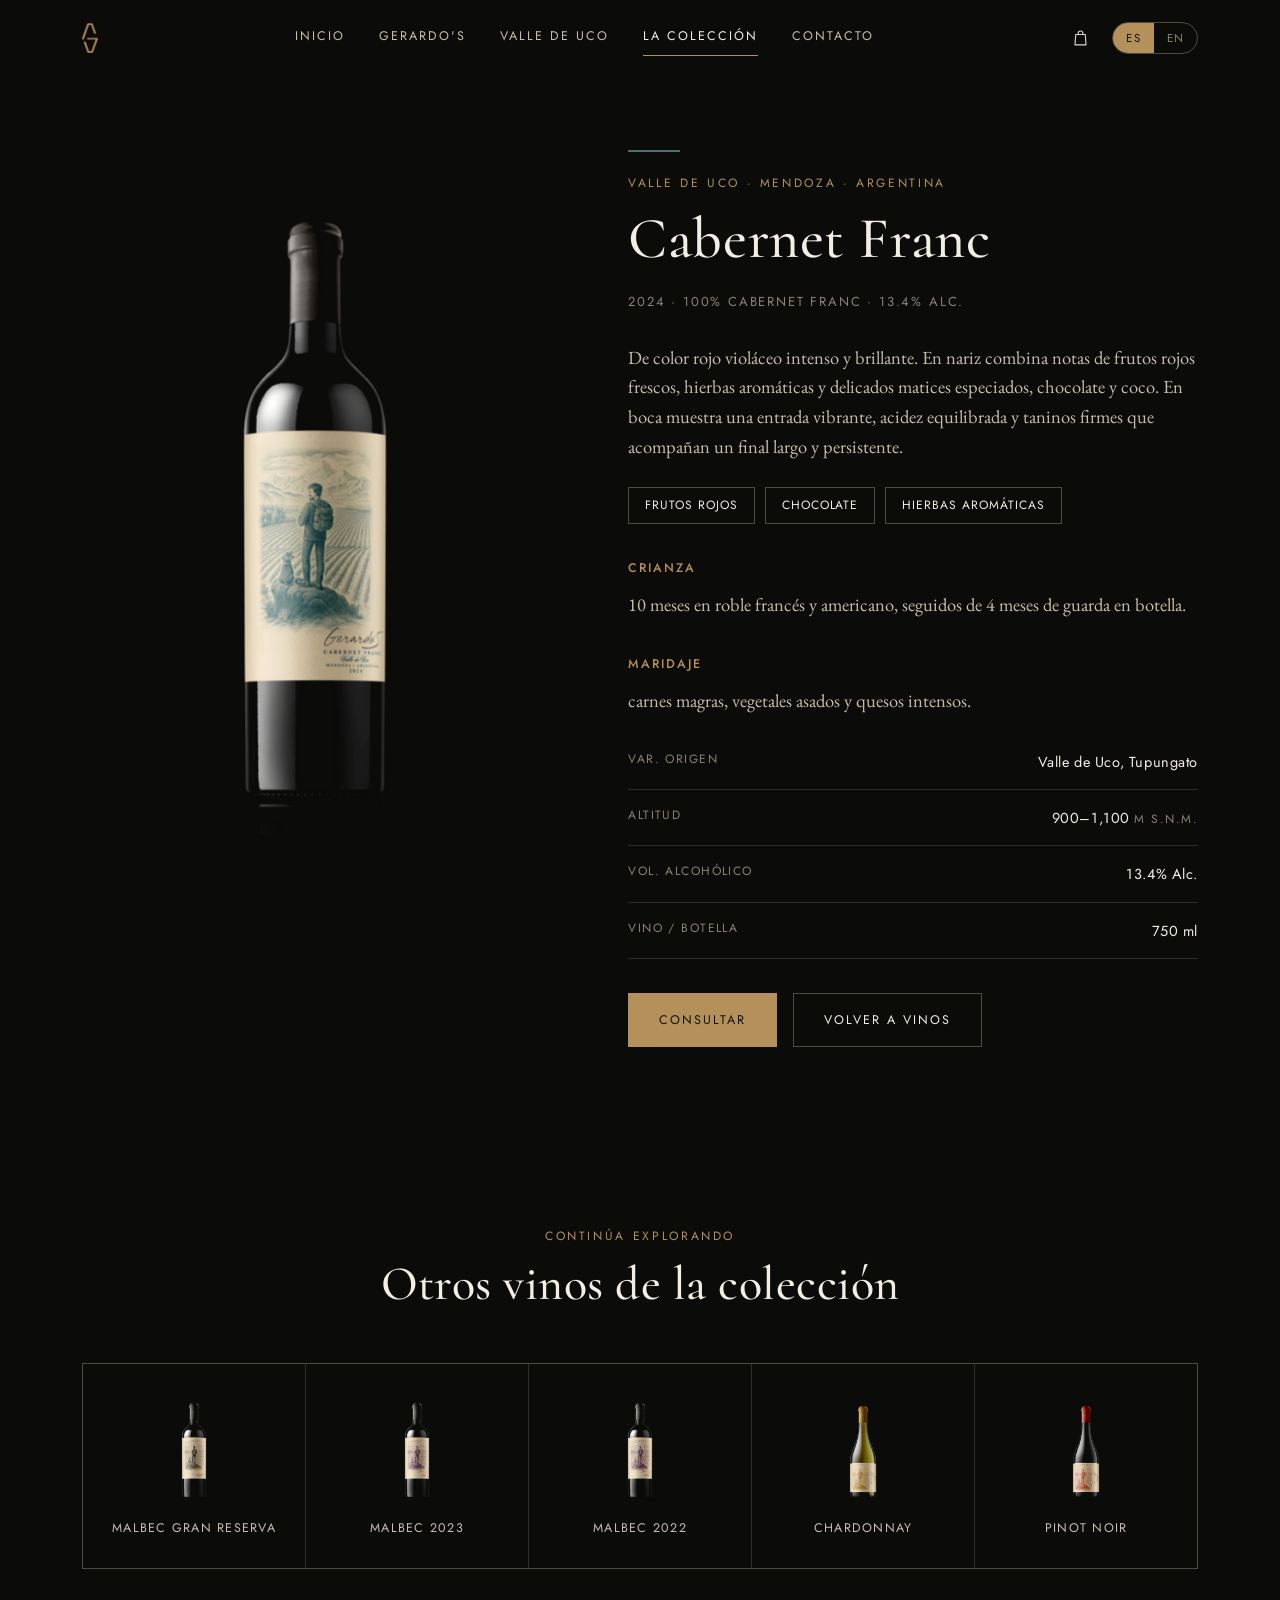
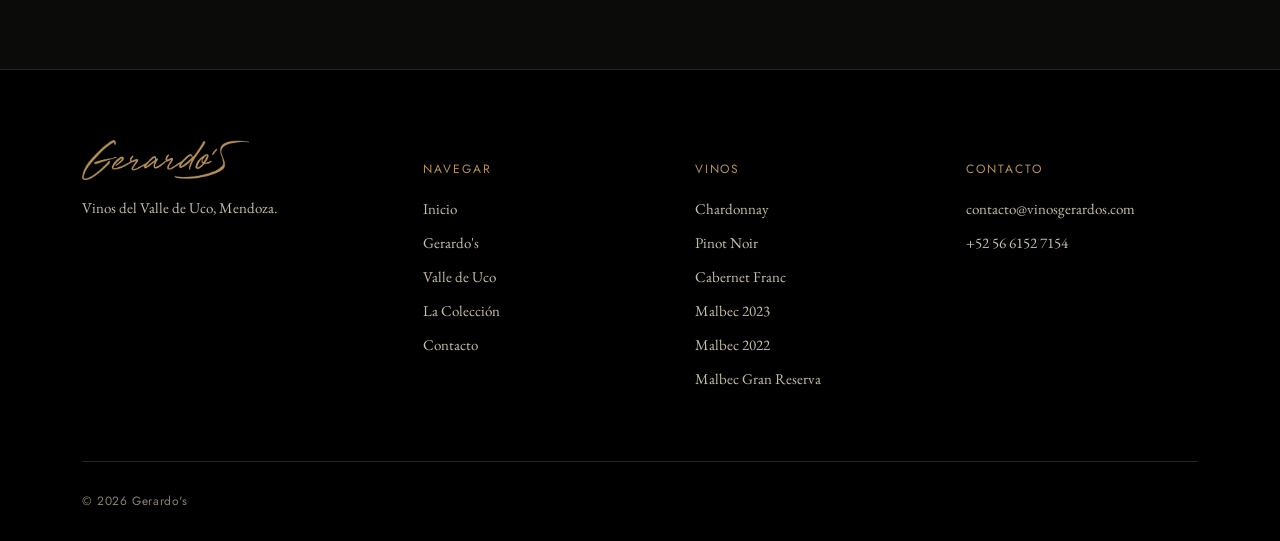
==== commit 2d7b9407: "resumenpago-cambio" ====
--- a/cabernet-franc.html
+++ b/cabernet-franc.html
@@ -22,6 +22,7 @@
       <a href="contacto.html" data-es>Contacto</a><a href="contacto.html" data-en>Contact</a>
     </nav>
     <div class="nav-right">
+      <a class="nav-shop" href="pedido.html" aria-label="Shop / Tienda"><svg viewBox="0 0 24 24" aria-hidden="true"><path d="M6 7h12l1 13H5L6 7z"/><path d="M9 7V5.5a3 3 0 0 1 6 0V7"/></svg></a>
       <div class="lang-toggle">
         <button data-set="es">ES</button>
         <button data-set="en">EN</button>
--- a/assets/css/style.css
+++ b/assets/css/style.css
@@ -461,3 +461,8 @@
 .reveal.in{opacity:1;transform:translateY(0);}
 
 ::selection{background:var(--gold);color:#151109;}
+
+/* ---------- nav shop icon ---------- */
+.nav-shop{display:flex;align-items:center;justify-content:center;color:var(--hi);transition:color .25s ease,opacity .25s ease;opacity:.9;}
+.nav-shop:hover{color:var(--gold);opacity:1;}
+.nav-shop svg{width:19px;height:19px;stroke:currentColor;fill:none;stroke-width:1.4;stroke-linecap:round;stroke-linejoin:round;}
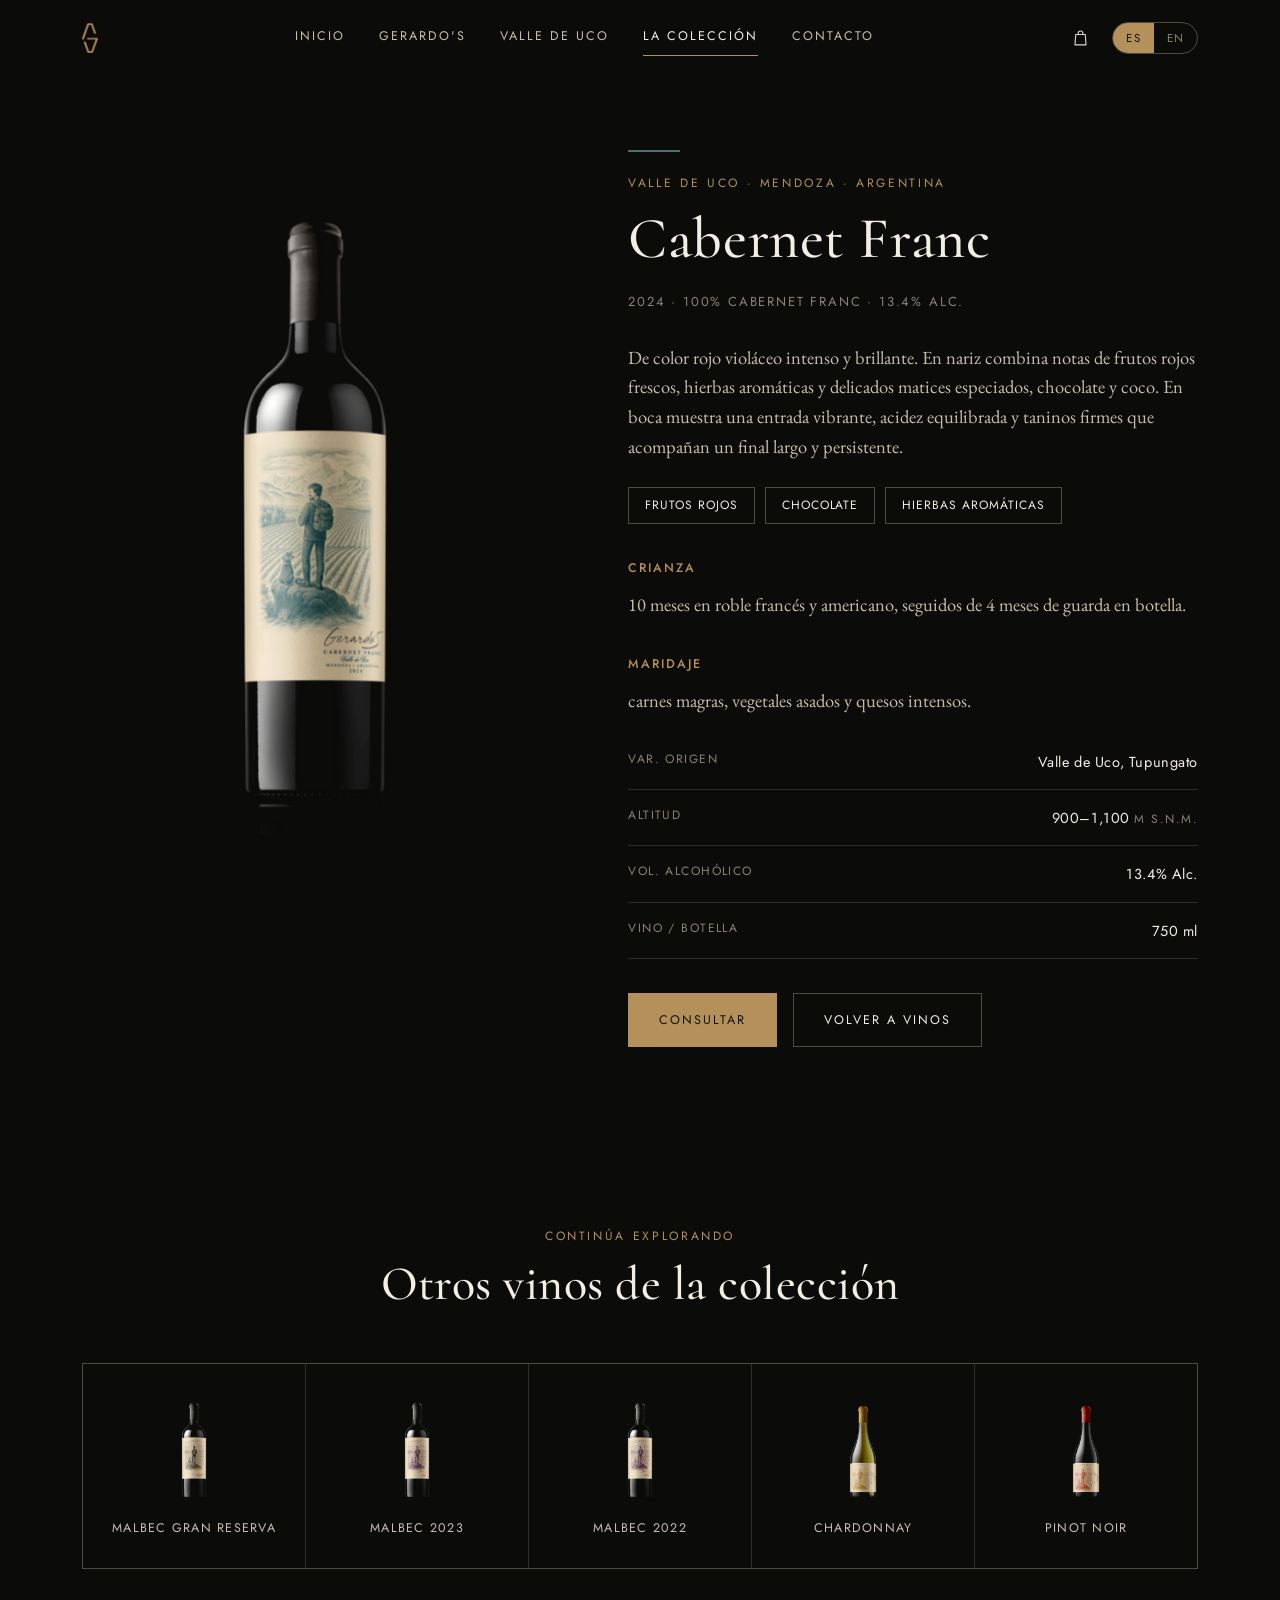
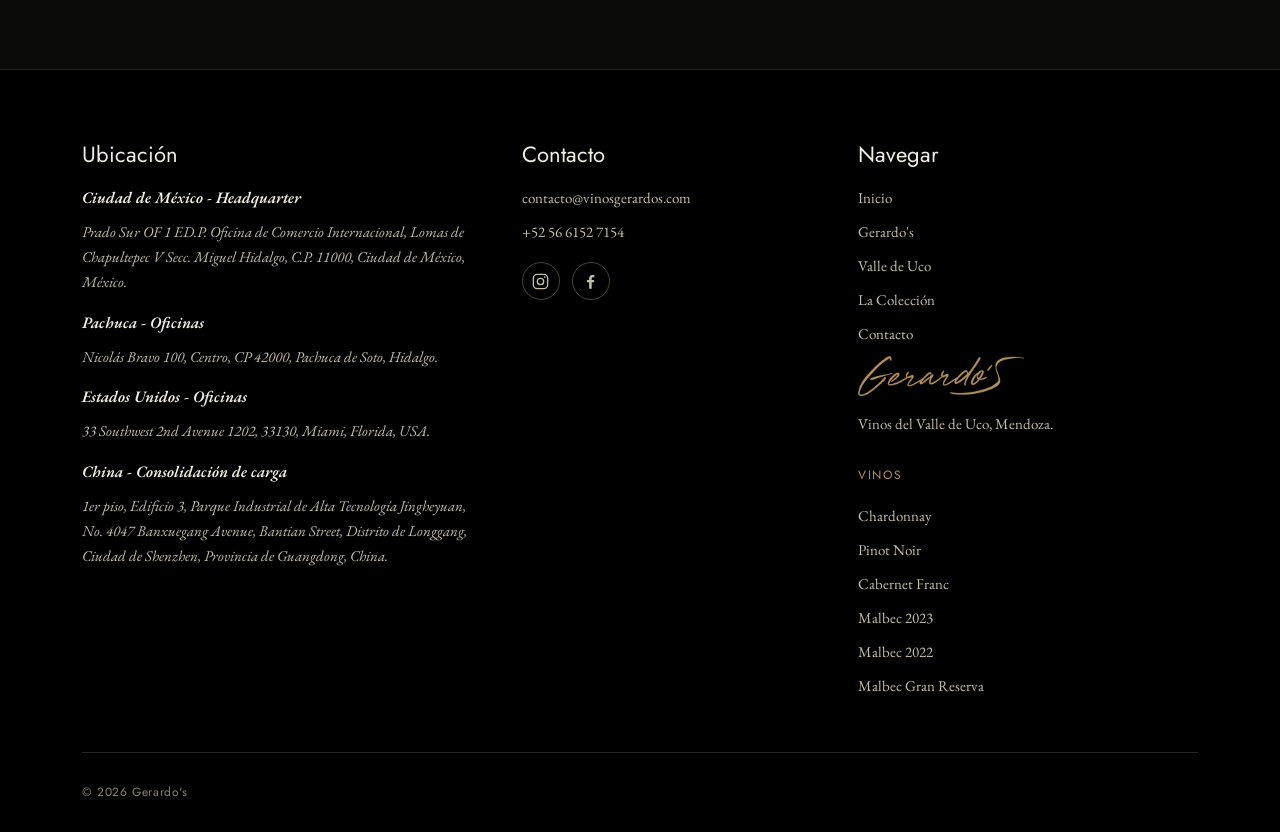
==== commit 981018f0: "Ubicaciones" ====
--- a/cabernet-franc.html
+++ b/cabernet-franc.html
@@ -120,11 +120,42 @@
         <a href="malbec-2022.html">Malbec 2022</a>
         <a href="malbec-gran-reserva.html">Malbec Gran Reserva</a>
       </div>
-      <div>
+    </div>
+    <div class="footer-contact-locations">
+      <div class="footer-contact">
         <h5 data-es>Contacto</h5><h5 data-en>Contact</h5>
         <a href="mailto:contacto@vinosgerardos.com">contacto@vinosgerardos.com</a>
         <a href="tel:+525661527154">+52 56 6152 7154</a>
+        <div class="footer-socials" aria-label="Redes sociales">
+          <a href="https://www.instagram.com/vinosgerardos?rpxt=MWhxcWwzZWVhcnF2eA==" target="_blank" rel="noopener noreferrer" aria-label="Instagram">
+            <svg viewBox="0 0 24 24" aria-hidden="true"><rect x="3" y="3" width="18" height="18" rx="5"></rect><circle cx="12" cy="12" r="4"></circle><circle class="social-icon-dot" cx="17.5" cy="6.5" r="1"></circle></svg>
+          </a>
+          <a href="https://www.facebook.com/share/1E5ZAqZrSp/" target="_blank" rel="noopener noreferrer" aria-label="Facebook">
+            <svg viewBox="0 0 24 24" aria-hidden="true"><path d="M13.5 21v-8h2.7l.4-3h-3.1V8.1c0-.9.3-1.5 1.6-1.5h1.7V3.9c-.3 0-1.3-.1-2.4-.1-2.4 0-4.1 1.5-4.1 4.2V10H7.5v3h2.8v8h3.2z"></path></svg>
+          </a>
+        </div>
       </div>
+    <section class="footer-locations" aria-label="Ubicación / Locations">
+      <h5 data-es>Ubicación</h5><h5 data-en>Locations</h5>
+      <div class="location-grid">
+        <article class="location-card">
+          <h6><span data-es>Ciudad de México - Headquarter</span><span data-en>Mexico City - Headquarters</span></h6>
+          <address>Prado Sur OF 1 ED.P. Oficina de Comercio Internacional, Lomas de Chapultepec V Secc. Miguel Hidalgo, C.P. 11000, Ciudad de México, México.</address>
+        </article>
+        <article class="location-card">
+          <h6><span data-es>Pachuca - Oficinas</span><span data-en>Pachuca - Offices</span></h6>
+          <address>Nicolás Bravo 100, Centro, CP 42000, Pachuca de Soto, Hidalgo.</address>
+        </article>
+        <article class="location-card">
+          <h6><span data-es>Estados Unidos - Oficinas</span><span data-en>United States - Offices</span></h6>
+          <address>33 Southwest 2nd Avenue 1202, 33130, Miami, Florida, USA.</address>
+        </article>
+        <article class="location-card">
+          <h6><span data-es>China - Consolidación de carga</span><span data-en>China - Cargo Consolidation</span></h6>
+          <address>1er piso, Edificio 3, Parque Industrial de Alta Tecnología Jingheyuan, No. 4047 Banxuegang Avenue, Bantian Street, Distrito de Longgang, Ciudad de Shenzhen, Provincia de Guangdong, China.</address>
+        </article>
+      </div>
+    </section>
     </div>
     <div class="footer-bottom">
       <span data-es>&copy; 2026 Gerardo's</span>
--- a/assets/css/style.css
+++ b/assets/css/style.css
@@ -291,17 +291,51 @@
 
 /* footer */
 footer{background:#000;border-top:1px solid var(--line);padding:70px 0 30px;}
-.footer-grid{display:grid;grid-template-columns:1.3fr 1fr 1fr 1fr;gap:40px;margin-bottom:60px;}
+footer>.container{display:grid;grid-template-columns:minmax(0,1.35fr) minmax(0,1fr) minmax(0,1.15fr);column-gap:40px;align-items:start;}
+.footer-grid,.footer-contact-locations{display:contents;}
+.footer-grid{margin:0;}
 .footer-grid h5{font-family:var(--utility);text-transform:uppercase;letter-spacing:.16em;font-size:12px;color:var(--gold);margin-bottom:18px;font-weight:400;}
 .footer-grid a, .footer-grid p{color:var(--mid);font-size:15px;display:block;margin-bottom:10px;}
 .footer-grid a:hover{color:var(--hi);}
+.footer-grid>div:first-child{grid-column:3;grid-row:2;}
+.footer-grid>div:nth-child(2){grid-column:3;grid-row:1;}
+.footer-grid>div:nth-child(3){grid-column:3;grid-row:3;}
+.footer-grid>div:nth-child(2) h5{font-size:22px;line-height:1.3;color:var(--hi);margin:0 0 18px;font-weight:400;letter-spacing:0;text-transform:none;}
+.footer-contact{grid-column:2;grid-row:1;}
+.footer-contact h5,.footer-locations h5{font-family:var(--utility);font-size:22px;line-height:1.3;color:var(--hi);margin:0 0 18px;font-weight:400;letter-spacing:0;text-transform:none;}
+.footer-contact a{color:var(--mid);font-size:15px;display:block;margin-bottom:10px;overflow-wrap:anywhere;}
+.footer-contact a:hover{color:var(--hi);}
+.footer-socials{display:flex;gap:12px;margin-top:18px;}
+.footer-contact .footer-socials a{width:38px;height:38px;display:flex;align-items:center;justify-content:center;border:1px solid var(--line-strong);border-radius:50%;color:var(--mid);transition:color .25s,border-color .25s;}
+.footer-contact .footer-socials a:hover{color:var(--gold);border-color:var(--gold);}
+.footer-socials svg{width:19px;height:19px;fill:none;stroke:currentColor;stroke-width:1.7;stroke-linecap:round;stroke-linejoin:round;}
+.footer-socials svg path{fill:currentColor;stroke:none;}
+.footer-socials .social-icon-dot{fill:currentColor;stroke:none;}
+.footer-locations{grid-column:1;grid-row:1 / span 3;min-width:0;}
+.location-grid{display:grid;grid-template-columns:1fr;gap:16px;}
+.location-card{padding:0;border:0;background:transparent;}
+.location-card h6{font-family:var(--body);font-size:16px;line-height:1.5;font-style:italic;font-weight:600;color:var(--hi);margin:0 0 10px;}
+.location-card address{font-family:var(--body);font-style:italic;color:var(--mid);font-size:15px;line-height:1.65;overflow-wrap:anywhere;}
 .footer-bottom{
-  display:flex;justify-content:space-between;align-items:center;padding-top:30px;border-top:1px solid var(--line);
+  grid-column:1 / -1;grid-row:4;display:flex;justify-content:space-between;align-items:center;padding-top:30px;border-top:1px solid var(--line);margin-top:44px;
   font-family:var(--utility);font-size:12px;letter-spacing:.05em;color:var(--low);flex-wrap:wrap;gap:14px;
 }
 .footer-brand{display:flex;align-items:center;gap:10px;margin-bottom:16px;}
 .footer-brand img{height:40px;}
-@media (max-width:860px){.footer-grid{grid-template-columns:1fr 1fr;}}
+@media (max-width:860px){
+  footer>.container{grid-template-columns:minmax(0,1.2fr) minmax(0,1fr);gap:32px;}
+  .footer-grid>div:first-child{grid-column:1;grid-row:2;}
+  .footer-grid>div:nth-child(2){grid-column:2;grid-row:1;}
+  .footer-grid>div:nth-child(3){grid-column:2;grid-row:3;}
+  .footer-contact{grid-column:2;grid-row:1;}
+  .footer-locations{grid-column:1;grid-row:1 / span 3;}
+  .footer-bottom{grid-row:4;}
+}
+@media (max-width:520px){
+  footer>.container{grid-template-columns:1fr;gap:28px;}
+  .footer-locations,.footer-contact,.footer-grid>div:first-child,.footer-grid>div:nth-child(2),.footer-grid>div:nth-child(3){grid-column:1;grid-row:auto;}
+  .footer-bottom{grid-row:auto;margin-top:0;}
+}
 
 /* page hero (interior pages) */
 .page-hero{
@@ -361,7 +395,6 @@
 .shop-card{background:var(--bg);padding:40px 30px;text-align:center;}
 .shop-card img{height:280px;margin:0 auto 22px;object-fit:contain;}
 .shop-card h3{font-size:23px;margin-bottom:4px;}
-.shop-card .price{font-family:var(--utility);color:var(--gold);letter-spacing:.06em;font-size:15px;margin-bottom:20px;}
 @media (max-width:920px){.shop-grid{grid-template-columns:repeat(2,1fr);}}
 @media (max-width:600px){.shop-grid{grid-template-columns:1fr;}}
 
@@ -436,7 +469,6 @@
 .order-item img{width:52px;height:78px;object-fit:contain;flex-shrink:0;}
 .oi-info{flex:1;min-width:0;}
 .oi-info h4{font-size:18px;margin-bottom:4px;}
-.oi-price{color:var(--gold);font-family:var(--utility);font-size:13.5px;letter-spacing:.04em;}
 .qty-stepper{display:flex;align-items:center;border:1px solid var(--line-strong);flex-shrink:0;}
 .qty-btn{background:transparent;border:0;color:var(--hi);width:34px;height:34px;font-size:16px;cursor:pointer;font-family:var(--utility);transition:color .2s,background .2s;}
 .qty-btn:hover{color:var(--gold);background:var(--panel);}
@@ -449,8 +481,6 @@
 .summary-empty{color:var(--low);font-size:15px;font-style:italic;}
 .summary-row{display:flex;justify-content:space-between;gap:10px;font-family:var(--utility);font-size:14px;color:var(--mid);padding:7px 0;}
 .summary-row span:first-child{flex:1;}
-.summary-total{color:var(--hi);font-size:16px;padding-top:14px;border-top:1px solid var(--line);margin-top:6px;}
-.summary-total span{font-family:var(--display);font-size:22px;}
 .min-warning{color:var(--gold);font-size:13px;font-family:var(--utility);margin:16px 0 0;display:none;}
 .order-actions{margin-top:26px;}
 .order-actions .btn[disabled]{opacity:.35;cursor:not-allowed;pointer-events:none;}
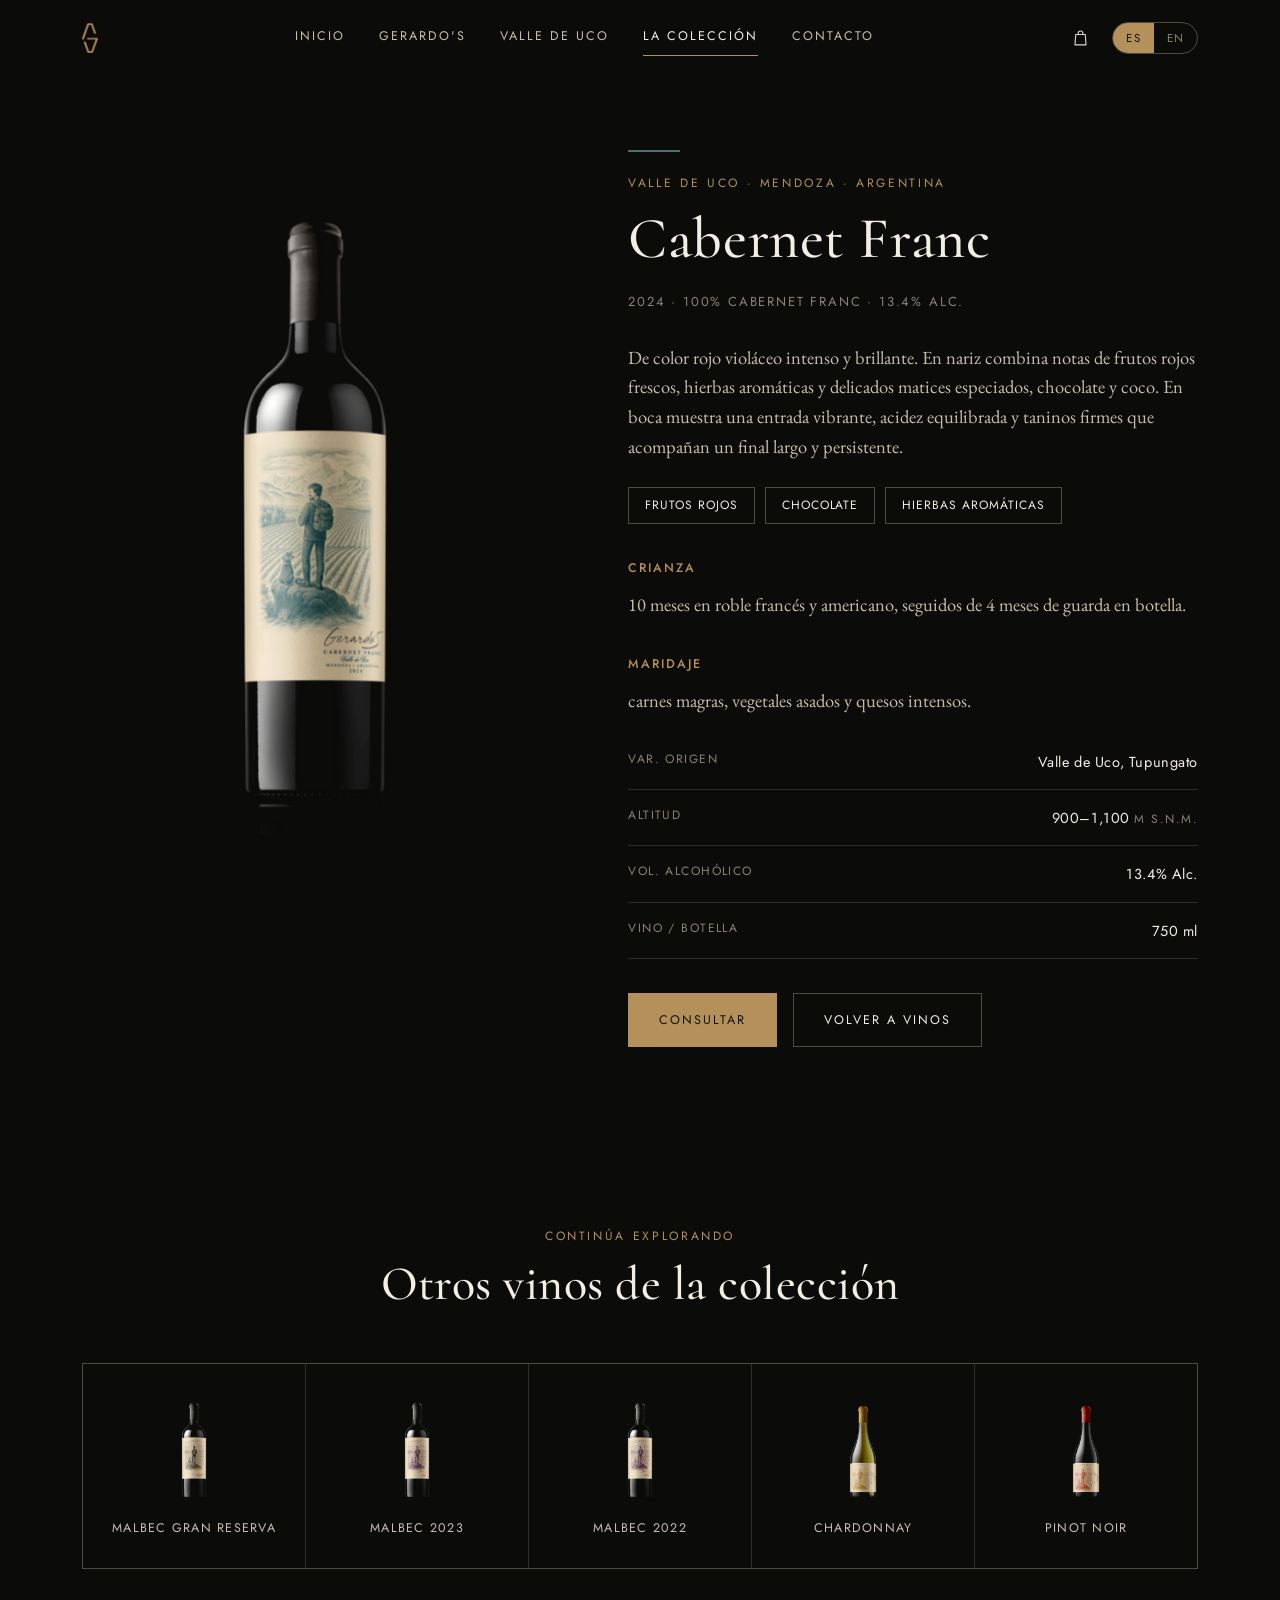
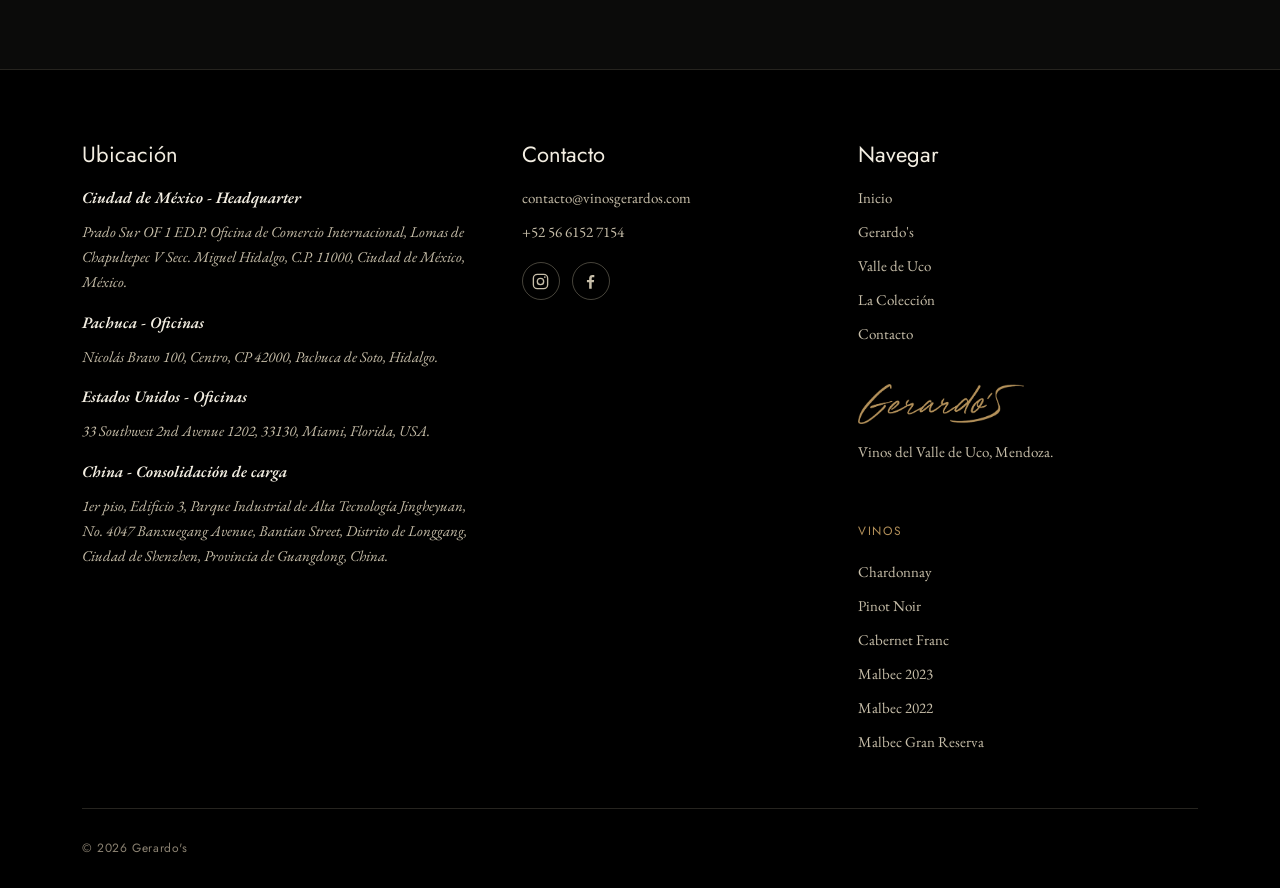
==== commit 90f67ac9: "Update stylesheet links to include versioning for cache busting" ====
--- a/cabernet-franc.html
+++ b/cabernet-franc.html
@@ -5,7 +5,7 @@
 <meta name="viewport" content="width=device-width, initial-scale=1.0">
 <title data-title-es="Cabernet Franc — Gerardo's" data-title-en="Cabernet Franc — Gerardo's">Cabernet Franc — Gerardo's</title>
 <meta name="description" content="Cabernet Franc 2024, Gerardo's — Valle de Uco, Mendoza, Argentina.">
-<link rel="stylesheet" href="assets/css/style.css">
+<link rel="stylesheet" href="assets/css/style.css?v=20261025-footer">
 </head>
 <body>
 
--- a/assets/css/style.css
+++ b/assets/css/style.css
@@ -292,15 +292,15 @@
 /* footer */
 footer{background:#000;border-top:1px solid var(--line);padding:70px 0 30px;}
 footer>.container{display:grid;grid-template-columns:minmax(0,1.35fr) minmax(0,1fr) minmax(0,1.15fr);column-gap:40px;align-items:start;}
-.footer-grid,.footer-contact-locations{display:contents;}
-.footer-grid{margin:0;}
+.footer-grid{grid-column:3;grid-row:1;display:grid;grid-template-columns:1fr;gap:28px;margin:0;}
 .footer-grid h5{font-family:var(--utility);text-transform:uppercase;letter-spacing:.16em;font-size:12px;color:var(--gold);margin-bottom:18px;font-weight:400;}
 .footer-grid a, .footer-grid p{color:var(--mid);font-size:15px;display:block;margin-bottom:10px;}
 .footer-grid a:hover{color:var(--hi);}
-.footer-grid>div:first-child{grid-column:3;grid-row:2;}
-.footer-grid>div:nth-child(2){grid-column:3;grid-row:1;}
-.footer-grid>div:nth-child(3){grid-column:3;grid-row:3;}
-.footer-grid>div:nth-child(2) h5{font-size:22px;line-height:1.3;color:var(--hi);margin:0 0 18px;font-weight:400;letter-spacing:0;text-transform:none;}
+.footer-grid>div:first-child{grid-row:2;}
+.footer-grid>div:nth-child(2){grid-row:1;}
+.footer-grid>div:nth-child(3){grid-row:3;}
+.footer-grid>div:nth-child(2) h5{font-family:var(--utility);font-size:22px;line-height:1.3;color:var(--hi);margin:0 0 18px;font-weight:400;letter-spacing:0;text-transform:none;}
+.footer-contact-locations{grid-column:1 / 3;grid-row:1;display:grid;grid-template-columns:minmax(0,1.35fr) minmax(0,1fr);gap:40px;align-items:start;}
 .footer-contact{grid-column:2;grid-row:1;}
 .footer-contact h5,.footer-locations h5{font-family:var(--utility);font-size:22px;line-height:1.3;color:var(--hi);margin:0 0 18px;font-weight:400;letter-spacing:0;text-transform:none;}
 .footer-contact a{color:var(--mid);font-size:15px;display:block;margin-bottom:10px;overflow-wrap:anywhere;}
@@ -311,29 +311,33 @@
 .footer-socials svg{width:19px;height:19px;fill:none;stroke:currentColor;stroke-width:1.7;stroke-linecap:round;stroke-linejoin:round;}
 .footer-socials svg path{fill:currentColor;stroke:none;}
 .footer-socials .social-icon-dot{fill:currentColor;stroke:none;}
-.footer-locations{grid-column:1;grid-row:1 / span 3;min-width:0;}
+.footer-locations{grid-column:1;grid-row:1;min-width:0;}
 .location-grid{display:grid;grid-template-columns:1fr;gap:16px;}
 .location-card{padding:0;border:0;background:transparent;}
 .location-card h6{font-family:var(--body);font-size:16px;line-height:1.5;font-style:italic;font-weight:600;color:var(--hi);margin:0 0 10px;}
 .location-card address{font-family:var(--body);font-style:italic;color:var(--mid);font-size:15px;line-height:1.65;overflow-wrap:anywhere;}
 .footer-bottom{
-  grid-column:1 / -1;grid-row:4;display:flex;justify-content:space-between;align-items:center;padding-top:30px;border-top:1px solid var(--line);margin-top:44px;
+  grid-column:1 / -1;grid-row:2;display:flex;justify-content:space-between;align-items:center;padding-top:30px;border-top:1px solid var(--line);margin-top:44px;
   font-family:var(--utility);font-size:12px;letter-spacing:.05em;color:var(--low);flex-wrap:wrap;gap:14px;
 }
 .footer-brand{display:flex;align-items:center;gap:10px;margin-bottom:16px;}
 .footer-brand img{height:40px;}
 @media (max-width:860px){
   footer>.container{grid-template-columns:minmax(0,1.2fr) minmax(0,1fr);gap:32px;}
-  .footer-grid>div:first-child{grid-column:1;grid-row:2;}
+  .footer-contact-locations{grid-column:1 / -1;grid-row:1;}
+  .footer-grid{grid-column:1 / -1;grid-row:2;grid-template-columns:repeat(3,minmax(0,1fr));gap:24px;}
+  .footer-grid>div:first-child{grid-column:1;grid-row:1;}
   .footer-grid>div:nth-child(2){grid-column:2;grid-row:1;}
-  .footer-grid>div:nth-child(3){grid-column:2;grid-row:3;}
-  .footer-contact{grid-column:2;grid-row:1;}
-  .footer-locations{grid-column:1;grid-row:1 / span 3;}
-  .footer-bottom{grid-row:4;}
+  .footer-grid>div:nth-child(3){grid-column:3;grid-row:1;}
+  .footer-contact,.footer-locations{grid-row:1;}
+  .footer-bottom{grid-row:3;}
 }
 @media (max-width:520px){
   footer>.container{grid-template-columns:1fr;gap:28px;}
-  .footer-locations,.footer-contact,.footer-grid>div:first-child,.footer-grid>div:nth-child(2),.footer-grid>div:nth-child(3){grid-column:1;grid-row:auto;}
+  .footer-contact-locations{grid-column:1;grid-row:1;grid-template-columns:1fr;gap:28px;}
+  .footer-locations,.footer-contact{grid-column:1;grid-row:auto;}
+  .footer-grid{grid-column:1;grid-row:2;grid-template-columns:1fr;gap:24px;}
+  .footer-grid>div:first-child,.footer-grid>div:nth-child(2),.footer-grid>div:nth-child(3){grid-column:1;grid-row:auto;}
   .footer-bottom{grid-row:auto;margin-top:0;}
 }
 
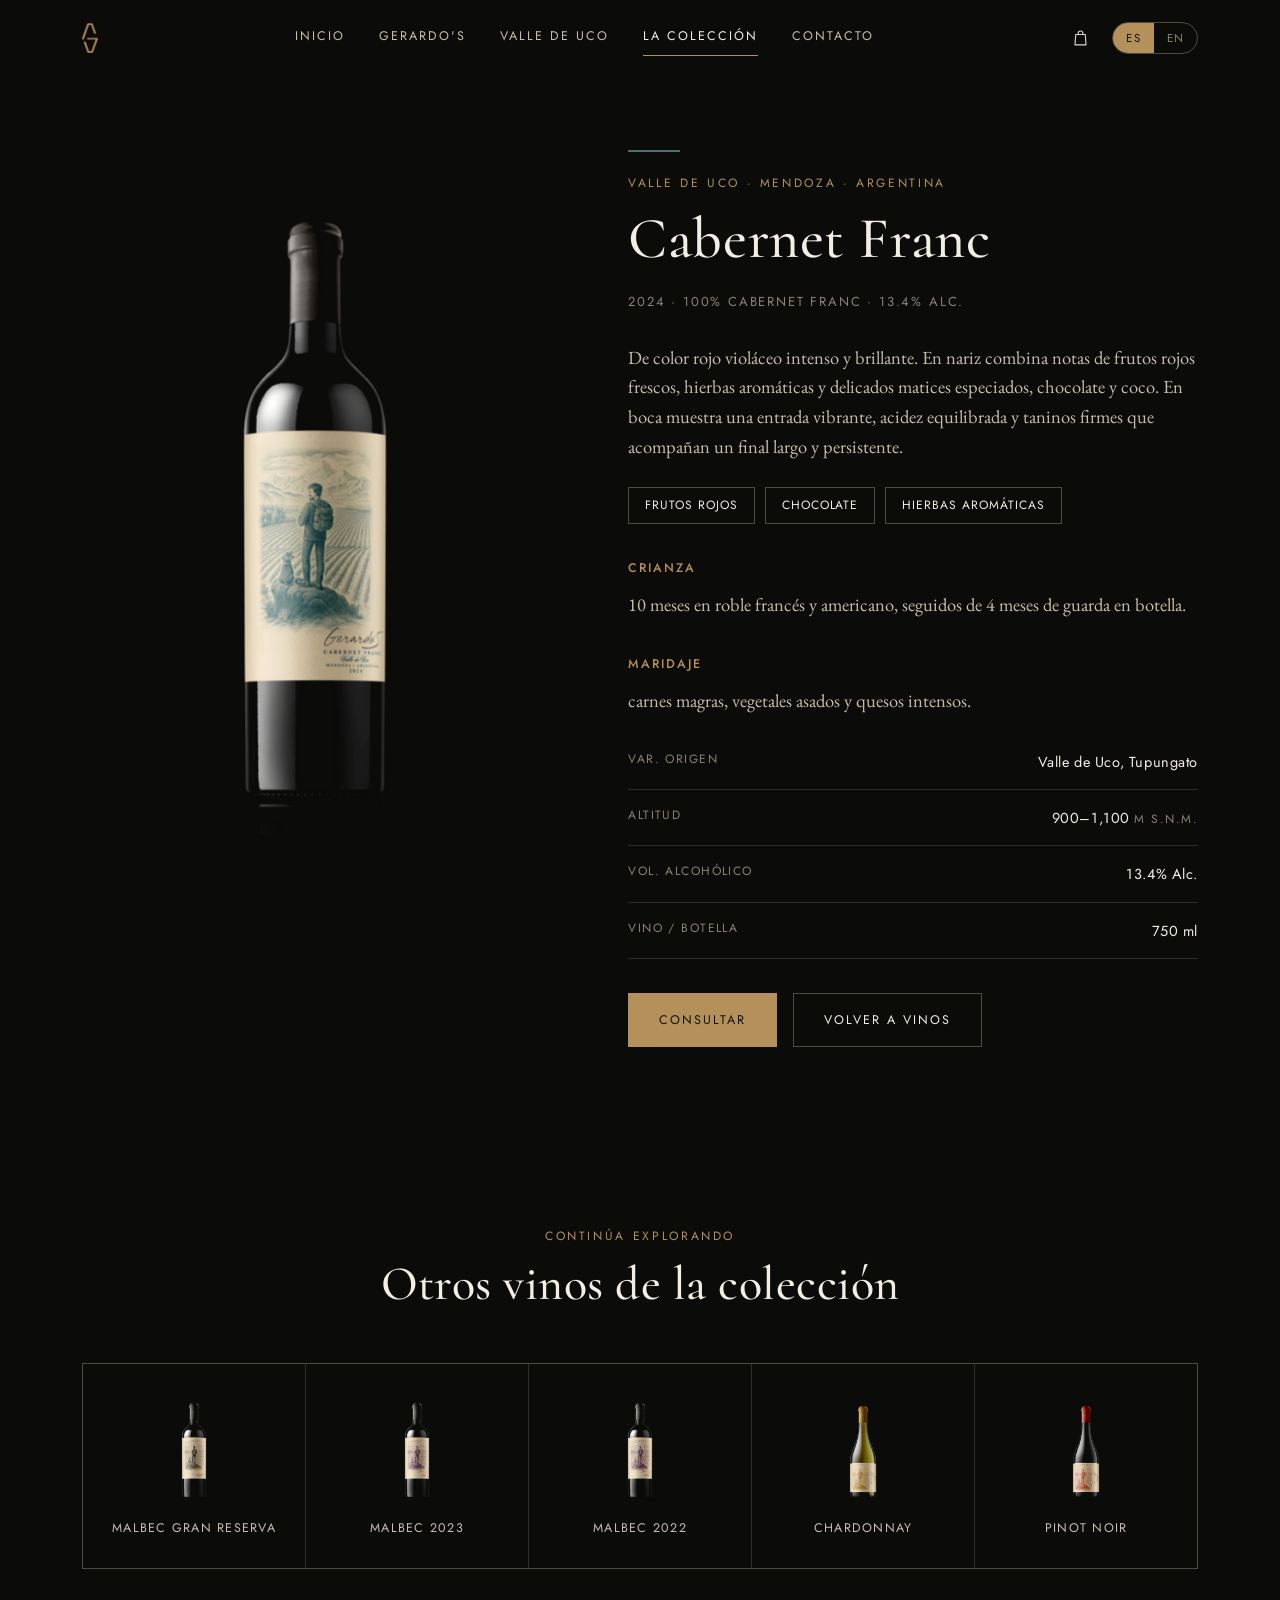
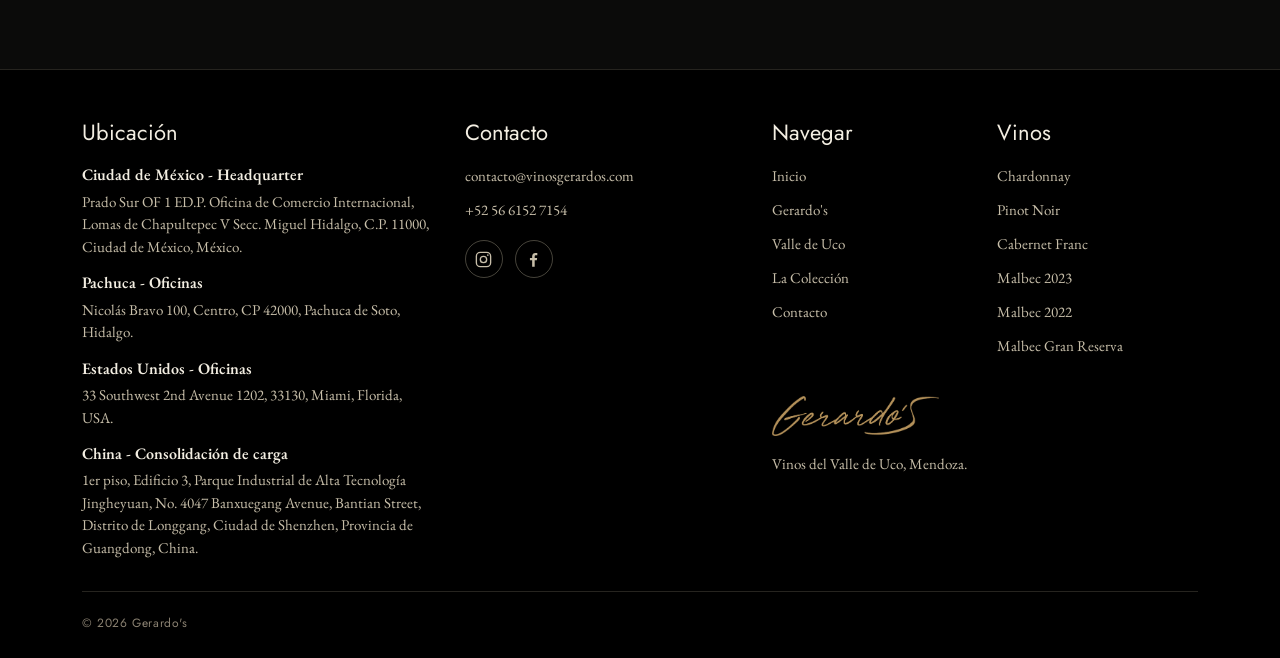
==== commit 78f9ca92: "Refine footer styles and update stylesheet versioning across multiple HTML files" ====
--- a/cabernet-franc.html
+++ b/cabernet-franc.html
@@ -5,7 +5,7 @@
 <meta name="viewport" content="width=device-width, initial-scale=1.0">
 <title data-title-es="Cabernet Franc — Gerardo's" data-title-en="Cabernet Franc — Gerardo's">Cabernet Franc — Gerardo's</title>
 <meta name="description" content="Cabernet Franc 2024, Gerardo's — Valle de Uco, Mendoza, Argentina.">
-<link rel="stylesheet" href="assets/css/style.css?v=20261025-footer">
+<link rel="stylesheet" href="assets/css/style.css?v=20261025-footer-refined">
 </head>
 <body>
 
--- a/assets/css/style.css
+++ b/assets/css/style.css
@@ -290,17 +290,17 @@
 @media (max-width:600px){.wine-grid{grid-template-columns:1fr;}}
 
 /* footer */
-footer{background:#000;border-top:1px solid var(--line);padding:70px 0 30px;}
-footer>.container{display:grid;grid-template-columns:minmax(0,1.35fr) minmax(0,1fr) minmax(0,1.15fr);column-gap:40px;align-items:start;}
-.footer-grid{grid-column:3;grid-row:1;display:grid;grid-template-columns:1fr;gap:28px;margin:0;}
+footer{background:#000;border-top:1px solid var(--line);padding:48px 0 24px;}
+footer>.container{display:grid;grid-template-columns:minmax(0,1.4fr) minmax(0,1.1fr) minmax(0,1.7fr);column-gap:32px;align-items:start;}
+.footer-grid{grid-column:3;grid-row:1;display:grid;grid-template-columns:repeat(2,minmax(0,1fr));gap:28px 24px;margin:0;align-items:start;min-width:0;}
 .footer-grid h5{font-family:var(--utility);text-transform:uppercase;letter-spacing:.16em;font-size:12px;color:var(--gold);margin-bottom:18px;font-weight:400;}
 .footer-grid a, .footer-grid p{color:var(--mid);font-size:15px;display:block;margin-bottom:10px;}
 .footer-grid a:hover{color:var(--hi);}
-.footer-grid>div:first-child{grid-row:2;}
-.footer-grid>div:nth-child(2){grid-row:1;}
-.footer-grid>div:nth-child(3){grid-row:3;}
-.footer-grid>div:nth-child(2) h5{font-family:var(--utility);font-size:22px;line-height:1.3;color:var(--hi);margin:0 0 18px;font-weight:400;letter-spacing:0;text-transform:none;}
-.footer-contact-locations{grid-column:1 / 3;grid-row:1;display:grid;grid-template-columns:minmax(0,1.35fr) minmax(0,1fr);gap:40px;align-items:start;}
+.footer-grid>div:first-child{grid-column:1 / -1;grid-row:2;}
+.footer-grid>div:nth-child(2){grid-column:1;grid-row:1;}
+.footer-grid>div:nth-child(3){grid-column:2;grid-row:1;}
+.footer-grid>div:nth-child(2) h5,.footer-grid>div:nth-child(3) h5{font-family:var(--utility);font-size:22px;line-height:1.3;color:var(--hi);margin:0 0 18px;font-weight:400;letter-spacing:0;text-transform:none;}
+.footer-contact-locations{grid-column:1 / 3;grid-row:1;display:grid;grid-template-columns:minmax(0,1.4fr) minmax(0,1.1fr);gap:32px;align-items:start;}
 .footer-contact{grid-column:2;grid-row:1;}
 .footer-contact h5,.footer-locations h5{font-family:var(--utility);font-size:22px;line-height:1.3;color:var(--hi);margin:0 0 18px;font-weight:400;letter-spacing:0;text-transform:none;}
 .footer-contact a{color:var(--mid);font-size:15px;display:block;margin-bottom:10px;overflow-wrap:anywhere;}
@@ -311,13 +311,13 @@
 .footer-socials svg{width:19px;height:19px;fill:none;stroke:currentColor;stroke-width:1.7;stroke-linecap:round;stroke-linejoin:round;}
 .footer-socials svg path{fill:currentColor;stroke:none;}
 .footer-socials .social-icon-dot{fill:currentColor;stroke:none;}
-.footer-locations{grid-column:1;grid-row:1;min-width:0;}
-.location-grid{display:grid;grid-template-columns:1fr;gap:16px;}
+.footer-locations{grid-column:1;grid-row:1;min-width:0;margin:0;padding:0;}
+.location-grid{display:grid;grid-template-columns:1fr;gap:14px;}
 .location-card{padding:0;border:0;background:transparent;}
-.location-card h6{font-family:var(--body);font-size:16px;line-height:1.5;font-style:italic;font-weight:600;color:var(--hi);margin:0 0 10px;}
-.location-card address{font-family:var(--body);font-style:italic;color:var(--mid);font-size:15px;line-height:1.65;overflow-wrap:anywhere;}
+.location-card h6{font-family:var(--body);font-size:16px;line-height:1.4;font-style:normal;font-weight:600;color:var(--hi);margin:0 0 4px;}
+.location-card address{font-family:var(--body);font-style:normal;color:var(--mid);font-size:15px;line-height:1.5;overflow-wrap:anywhere;}
 .footer-bottom{
-  grid-column:1 / -1;grid-row:2;display:flex;justify-content:space-between;align-items:center;padding-top:30px;border-top:1px solid var(--line);margin-top:44px;
+  grid-column:1 / -1;grid-row:2;display:flex;justify-content:space-between;align-items:center;padding-top:22px;border-top:1px solid var(--line);margin-top:32px;
   font-family:var(--utility);font-size:12px;letter-spacing:.05em;color:var(--low);flex-wrap:wrap;gap:14px;
 }
 .footer-brand{display:flex;align-items:center;gap:10px;margin-bottom:16px;}
@@ -333,6 +333,7 @@
   .footer-bottom{grid-row:3;}
 }
 @media (max-width:520px){
+  footer{padding-top:32px;}
   footer>.container{grid-template-columns:1fr;gap:28px;}
   .footer-contact-locations{grid-column:1;grid-row:1;grid-template-columns:1fr;gap:28px;}
   .footer-locations,.footer-contact{grid-column:1;grid-row:auto;}
